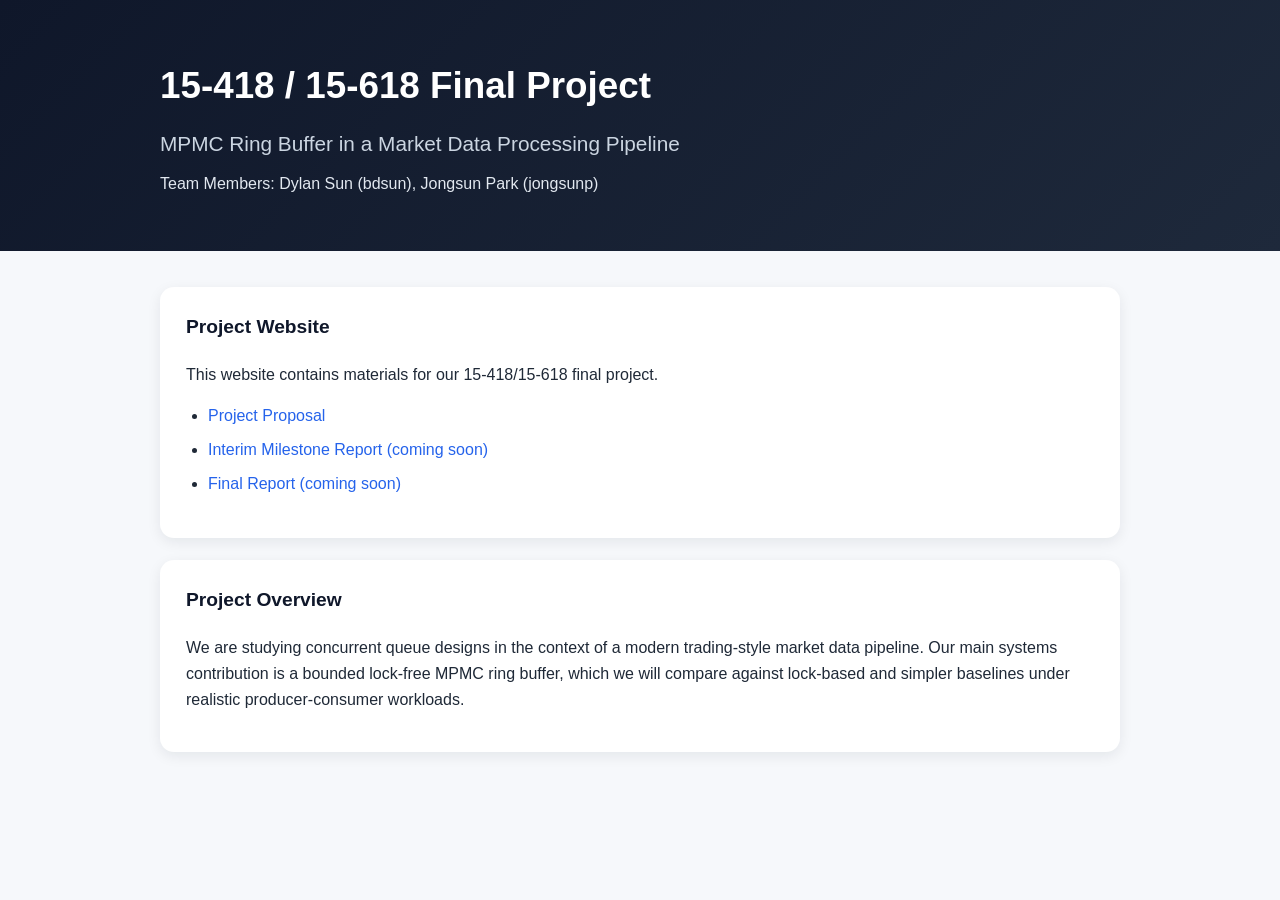
==== index.html @ 96eab7c9 "Update index.html" ====
<!DOCTYPE html>
<html lang="en">
<head>
  <meta charset="UTF-8" />
  <meta name="viewport" content="width=device-width, initial-scale=1.0" />
  <title>15-418 Final Project | MPMC Ring Buffer in Trading Pipeline</title>
  <link rel="stylesheet" href="style.css" />
</head>
<body>
  <header class="hero">
    <div class="container">
      <h1>15-418 / 15-618 Final Project</h1>
      <h2>MPMC Ring Buffer in a Market Data Processing Pipeline</h2>
      <p class="subtitle">
        Team Members: Dylan Sun (bdsun), Jongsun Park (jongsunp)
      </p>
    </div>
  </header>

  <main class="container">
    <section>
      <h3>Project Website</h3>
      <p>
        This website contains materials for our 15-418/15-618 final project.
      </p>
      <ul>
        <li><a href="revised_project_proposal.html">Project Proposal</a></li>
        <li><a href="#">Interim Milestone Report (coming soon)</a></li>
        <li><a href="#">Final Report (coming soon)</a></li>
      </ul>
    </section>

    <section>
      <h3>Project Overview</h3>
      <p>
        We are studying concurrent queue designs in the context of a modern trading-style
        market data pipeline. Our main systems contribution is a bounded lock-free MPMC
        ring buffer, which we will compare against lock-based and simpler baselines under
        realistic producer-consumer workloads.
      </p>
    </section>
  </main>
</body>
</html>
---- style.css ----
body {
  margin: 0;
  font-family: -apple-system, BlinkMacSystemFont, "Segoe UI", Roboto, Arial, sans-serif;
  background: #f6f8fb;
  color: #1f2937;
  line-height: 1.65;
}

.container {
  width: min(960px, 92%);
  margin: 0 auto;
}

.hero {
  background: linear-gradient(135deg, #0f172a, #1e293b);
  color: white;
  padding: 56px 0 40px;
}

.hero h1 {
  margin: 0;
  font-size: 2.3rem;
}

.hero h2 {
  margin: 10px 0 8px;
  font-size: 1.3rem;
  font-weight: 500;
  color: #cbd5e1;
}

.subtitle {
  margin-top: 10px;
  color: #e2e8f0;
}

main {
  padding: 36px 0 56px;
}

section {
  background: white;
  margin-bottom: 22px;
  padding: 24px 26px;
  border-radius: 14px;
  box-shadow: 0 4px 14px rgba(15, 23, 42, 0.08);
}

h3 {
  margin-top: 0;
  color: #0f172a;
  font-size: 1.2rem;
}

h4 {
  margin-bottom: 8px;
  color: #1d4ed8;
}

p {
  margin: 0 0 14px;
}

ul {
  margin-top: 8px;
  padding-left: 22px;
}

li {
  margin-bottom: 8px;
}

pre {
  background: #e5e7eb;
  padding: 14px;
  border-radius: 10px;
  overflow-x: auto;
  font-size: 0.95rem;
}

code {
  background: #eef2ff;
  padding: 2px 6px;
  border-radius: 6px;
}

a {
  color: #2563eb;
  text-decoration: none;
}

a:hover {
  text-decoration: underline;
}

footer {
  text-align: center;
  color: #6b7280;
  padding: 24px 0 36px;
}
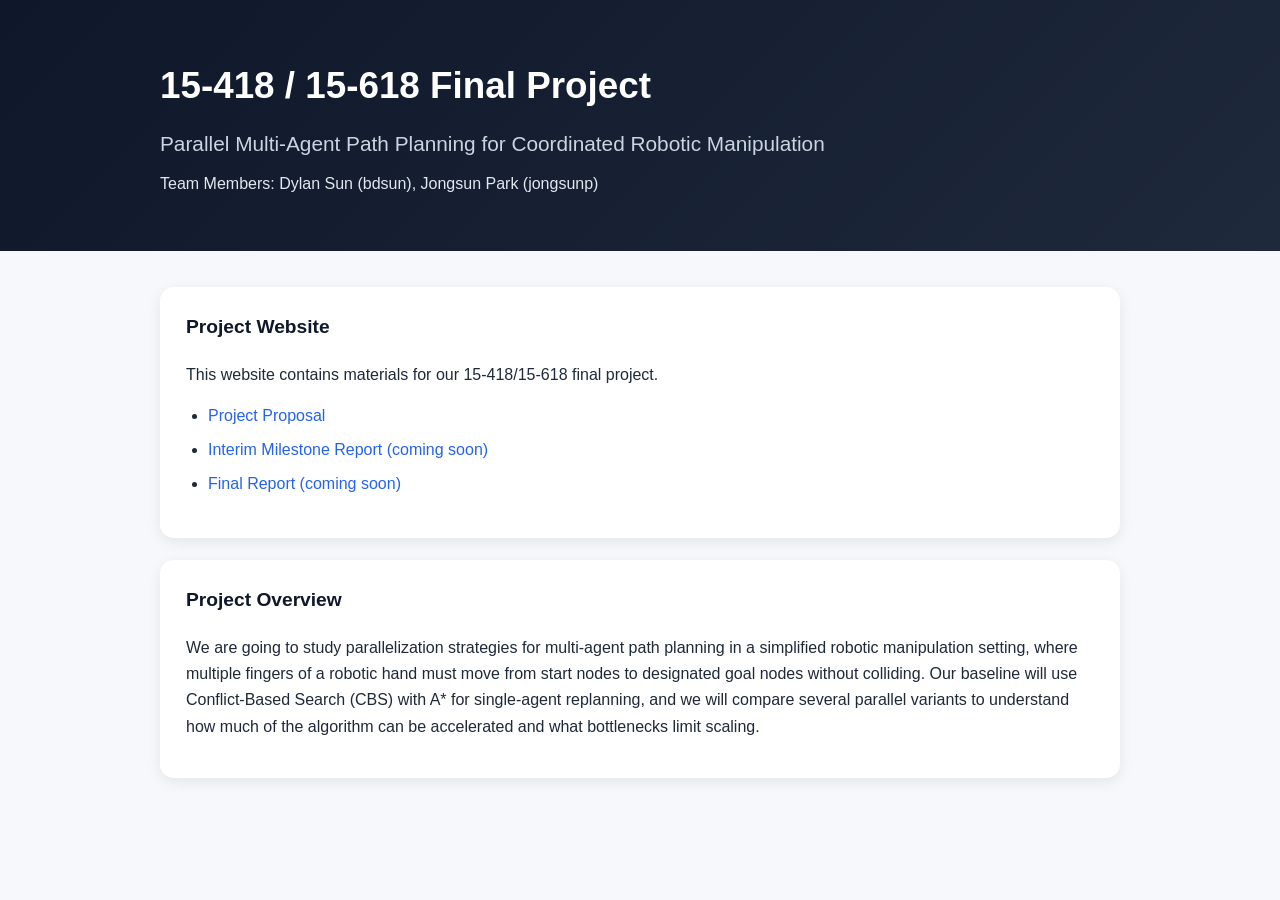
==== commit 27490189: "Change project title and overview description Updated project title and description to reflect new f" ====
--- a/index.html
+++ b/index.html
@@ -10,7 +10,7 @@
   <header class="hero">
     <div class="container">
       <h1>15-418 / 15-618 Final Project</h1>
-      <h2>MPMC Ring Buffer in a Market Data Processing Pipeline</h2>
+      <h2>Parallel Multi-Agent Path Planning for Coordinated Robotic Manipulation</h2>
       <p class="subtitle">
         Team Members: Dylan Sun (bdsun), Jongsun Park (jongsunp)
       </p>
@@ -24,7 +24,7 @@
         This website contains materials for our 15-418/15-618 final project.
       </p>
       <ul>
-        <li><a href="revised_project_proposal.html">Project Proposal</a></li>
+        <li><a href="multi_agent_path_planning_proposal.html">Project Proposal</a></li>
         <li><a href="#">Interim Milestone Report (coming soon)</a></li>
         <li><a href="#">Final Report (coming soon)</a></li>
       </ul>
@@ -33,10 +33,12 @@
     <section>
       <h3>Project Overview</h3>
       <p>
-        We are studying concurrent queue designs in the context of a modern trading-style
-        market data pipeline. Our main systems contribution is a bounded lock-free MPMC
-        ring buffer, which we will compare against lock-based and simpler baselines under
-        realistic producer-consumer workloads.
+        We are going to study parallelization strategies for multi-agent path planning in a 
+        simplified robotic manipulation setting, where multiple fingers of a robotic hand must 
+        move from start nodes to designated goal nodes without colliding. Our baseline will use 
+        Conflict-Based Search (CBS) with A* for single-agent replanning, and we will compare several 
+        parallel variants to understand how much of the algorithm can be accelerated and what bottlenecks 
+        limit scaling.
       </p>
     </section>
   </main>
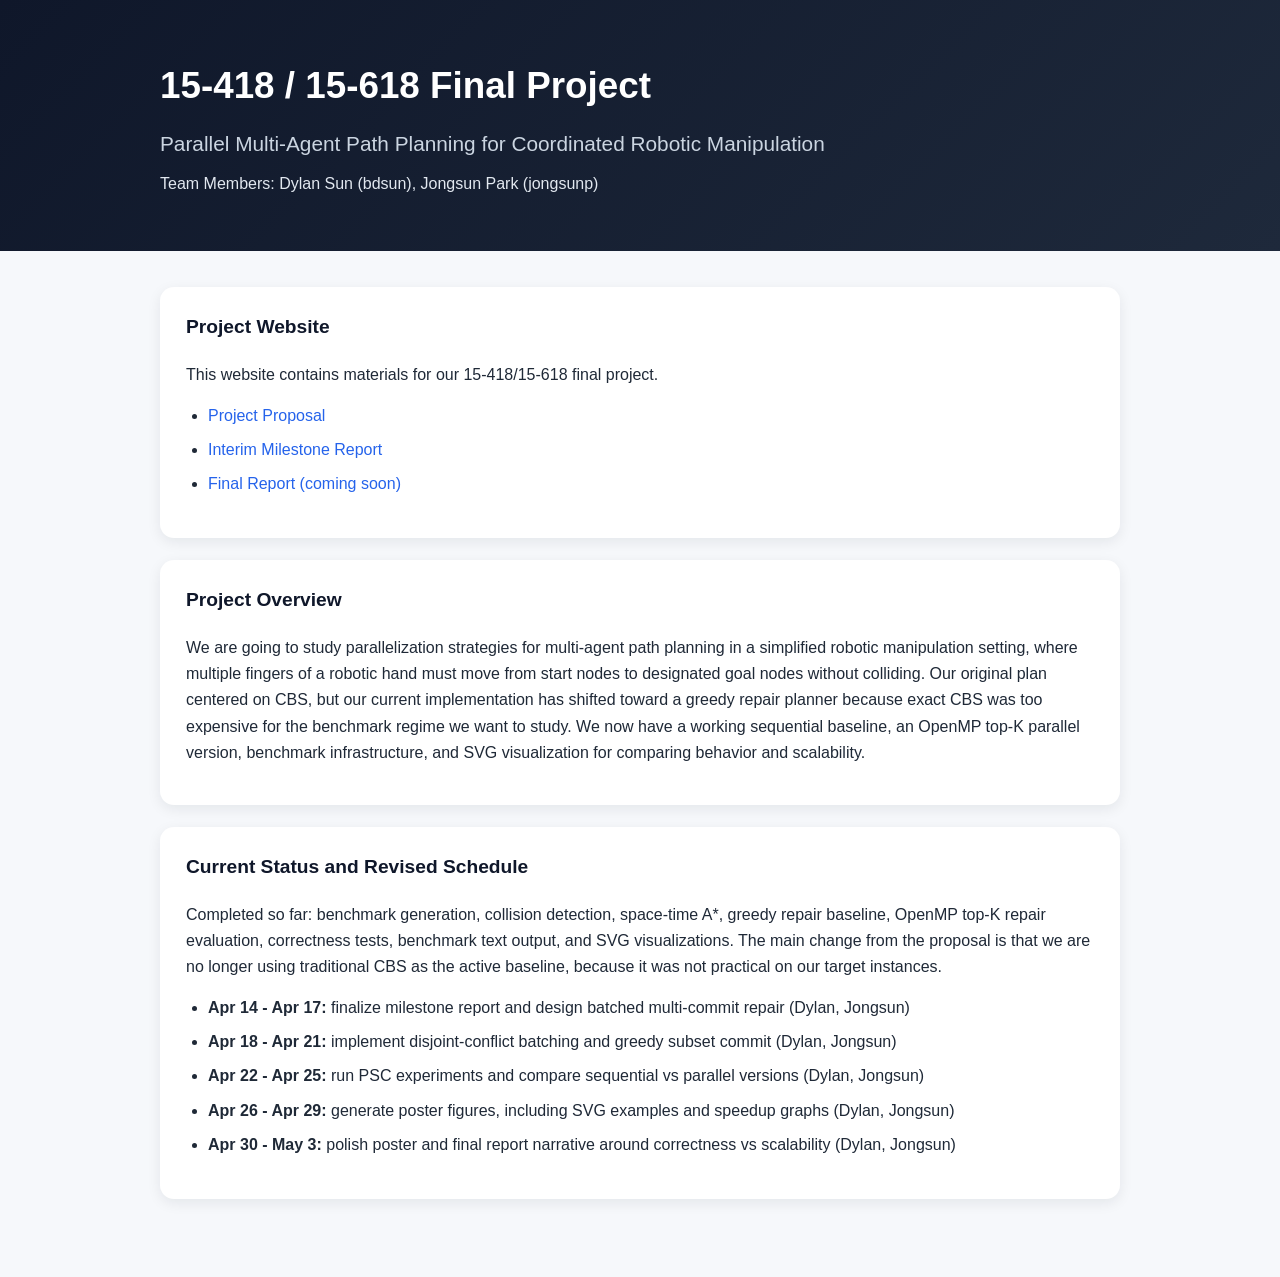
==== commit 66dbd6b1: "milestone report" ====
--- a/index.html
+++ b/index.html
@@ -3,7 +3,7 @@
 <head>
   <meta charset="UTF-8" />
   <meta name="viewport" content="width=device-width, initial-scale=1.0" />
-  <title>15-418 Final Project | MPMC Ring Buffer in Trading Pipeline</title>
+  <title>15-418 Final Project | Parallel Multi-Agent Path Planning</title>
   <link rel="stylesheet" href="style.css" />
 </head>
 <body>
@@ -25,7 +25,7 @@
       </p>
       <ul>
         <li><a href="multi_agent_path_planning_proposal.html">Project Proposal</a></li>
-        <li><a href="#">Interim Milestone Report (coming soon)</a></li>
+        <li><a href="milestone_report.html">Interim Milestone Report</a></li>
         <li><a href="#">Final Report (coming soon)</a></li>
       </ul>
     </section>
@@ -35,11 +35,29 @@
       <p>
         We are going to study parallelization strategies for multi-agent path planning in a 
         simplified robotic manipulation setting, where multiple fingers of a robotic hand must 
-        move from start nodes to designated goal nodes without colliding. Our baseline will use 
-        Conflict-Based Search (CBS) with A* for single-agent replanning, and we will compare several 
-        parallel variants to understand how much of the algorithm can be accelerated and what bottlenecks 
-        limit scaling.
+        move from start nodes to designated goal nodes without colliding. Our original plan centered on
+        CBS, but our current implementation has shifted toward a greedy repair planner because exact CBS
+        was too expensive for the benchmark regime we want to study. We now have a working sequential
+        baseline, an OpenMP top-K parallel version, benchmark infrastructure, and SVG visualization for
+        comparing behavior and scalability.
       </p>
+    </section>
+
+    <section>
+      <h3>Current Status and Revised Schedule</h3>
+      <p>
+        Completed so far: benchmark generation, collision detection, space-time A*, greedy repair
+        baseline, OpenMP top-K repair evaluation, correctness tests, benchmark text output, and SVG
+        visualizations. The main change from the proposal is that we are no longer using traditional
+        CBS as the active baseline, because it was not practical on our target instances.
+      </p>
+      <ul>
+        <li><strong>Apr 14 - Apr 17:</strong> finalize milestone report and design batched multi-commit repair (Dylan, Jongsun)</li>
+        <li><strong>Apr 18 - Apr 21:</strong> implement disjoint-conflict batching and greedy subset commit (Dylan, Jongsun)</li>
+        <li><strong>Apr 22 - Apr 25:</strong> run PSC experiments and compare sequential vs parallel versions (Dylan, Jongsun)</li>
+        <li><strong>Apr 26 - Apr 29:</strong> generate poster figures, including SVG examples and speedup graphs (Dylan, Jongsun)</li>
+        <li><strong>Apr 30 - May 3:</strong> polish poster and final report narrative around correctness vs scalability (Dylan, Jongsun)</li>
+      </ul>
     </section>
   </main>
 </body>
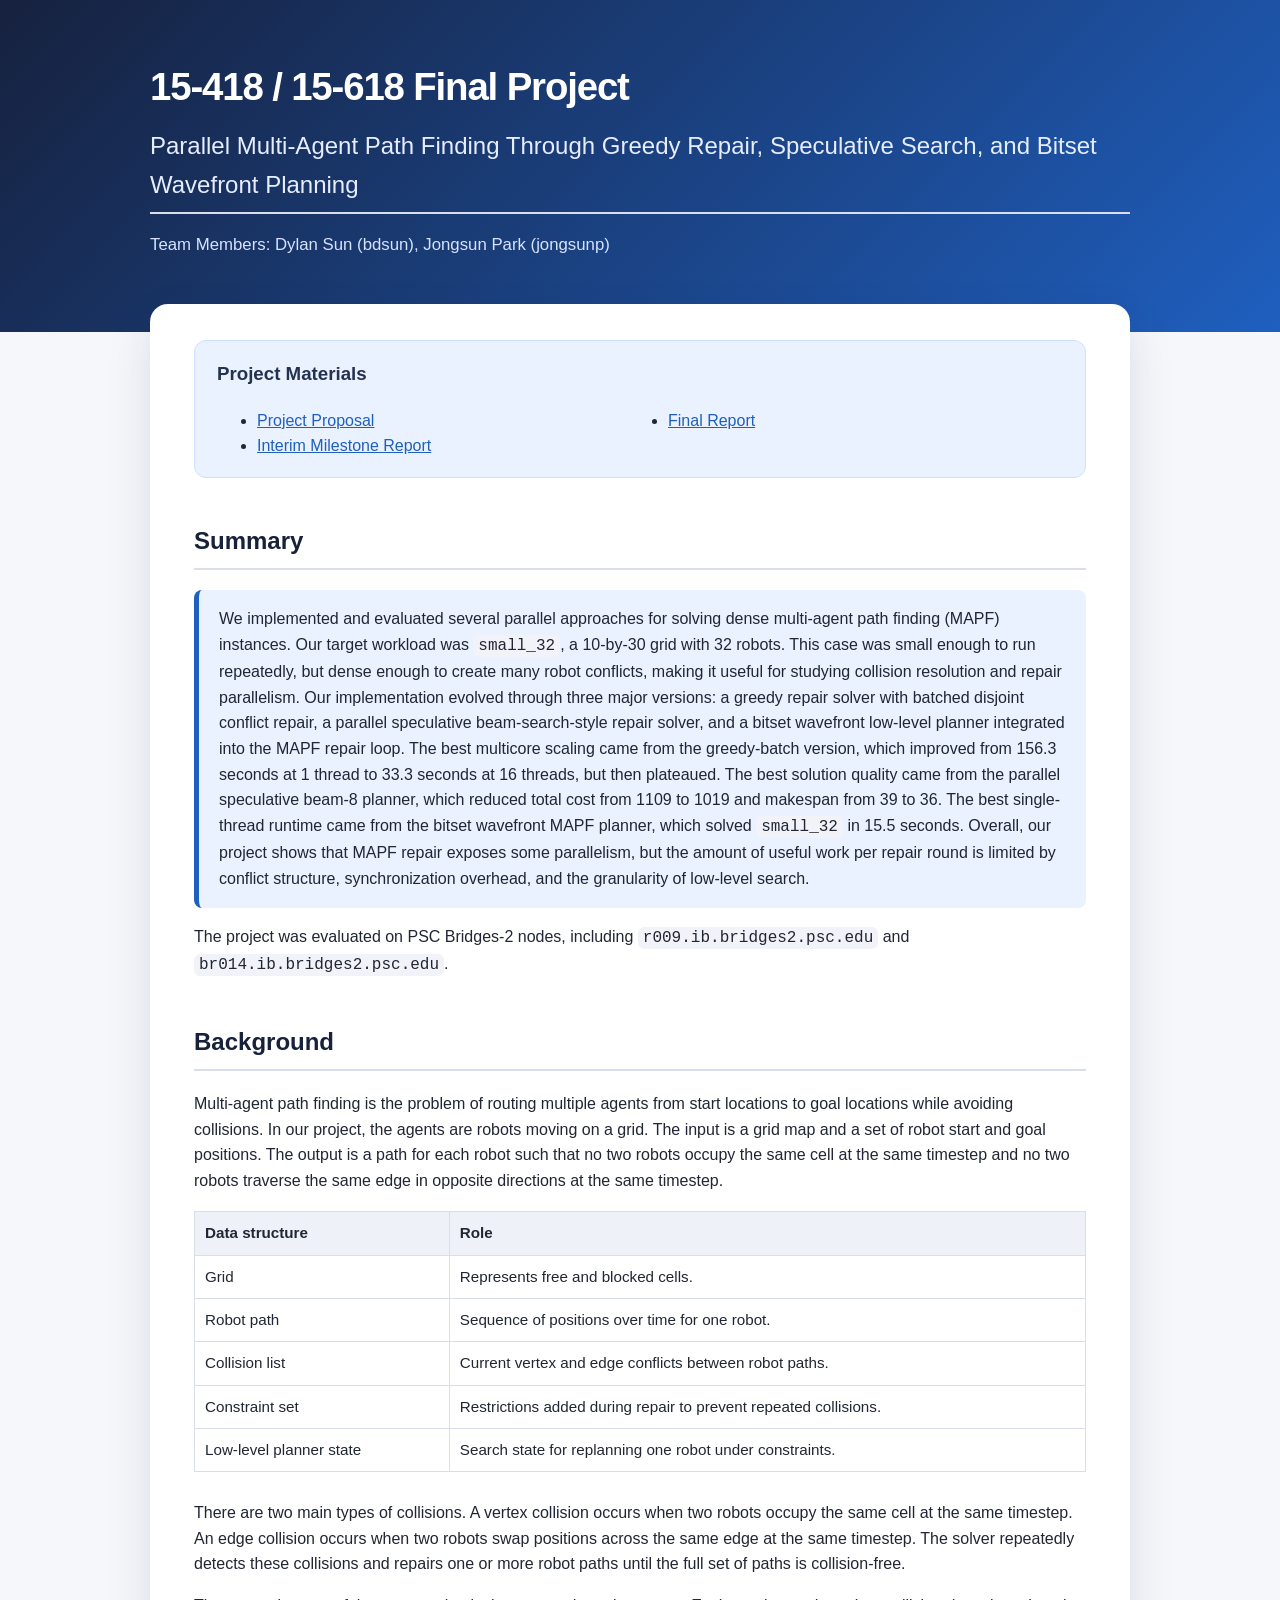
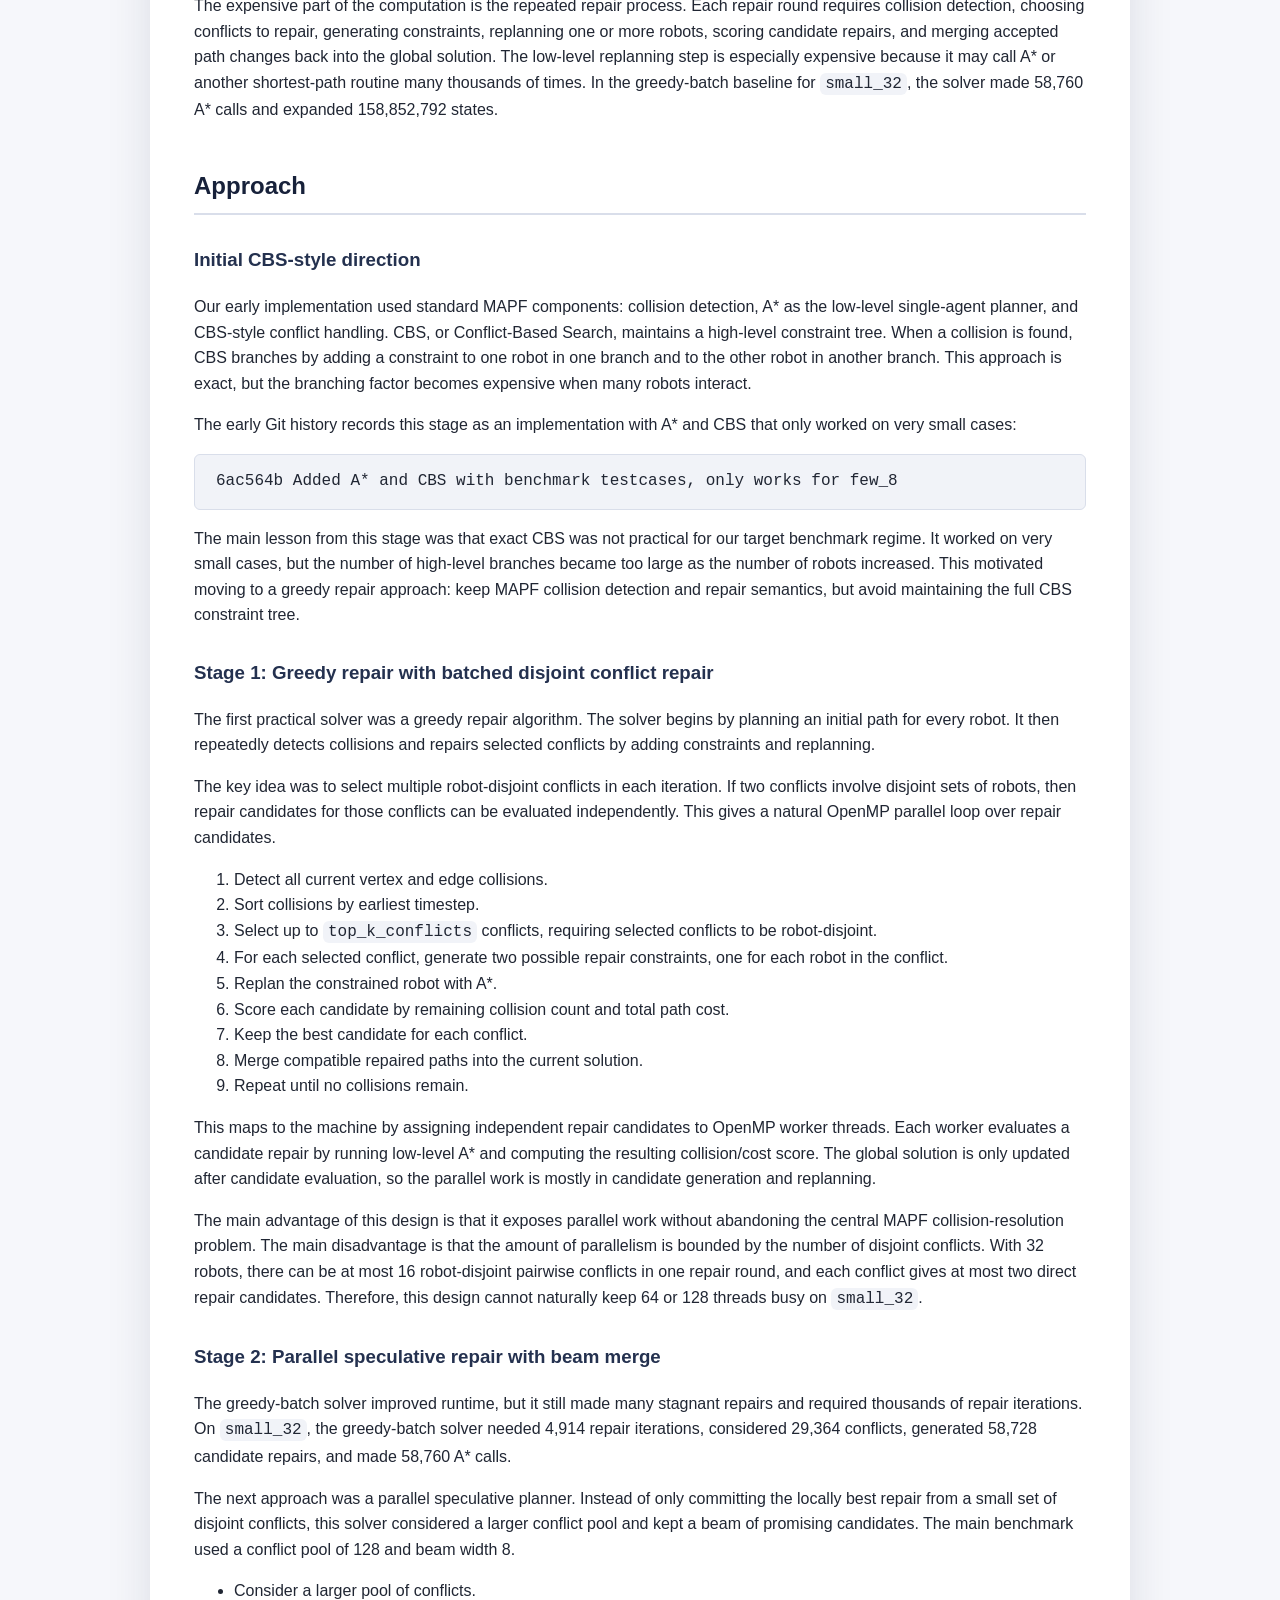
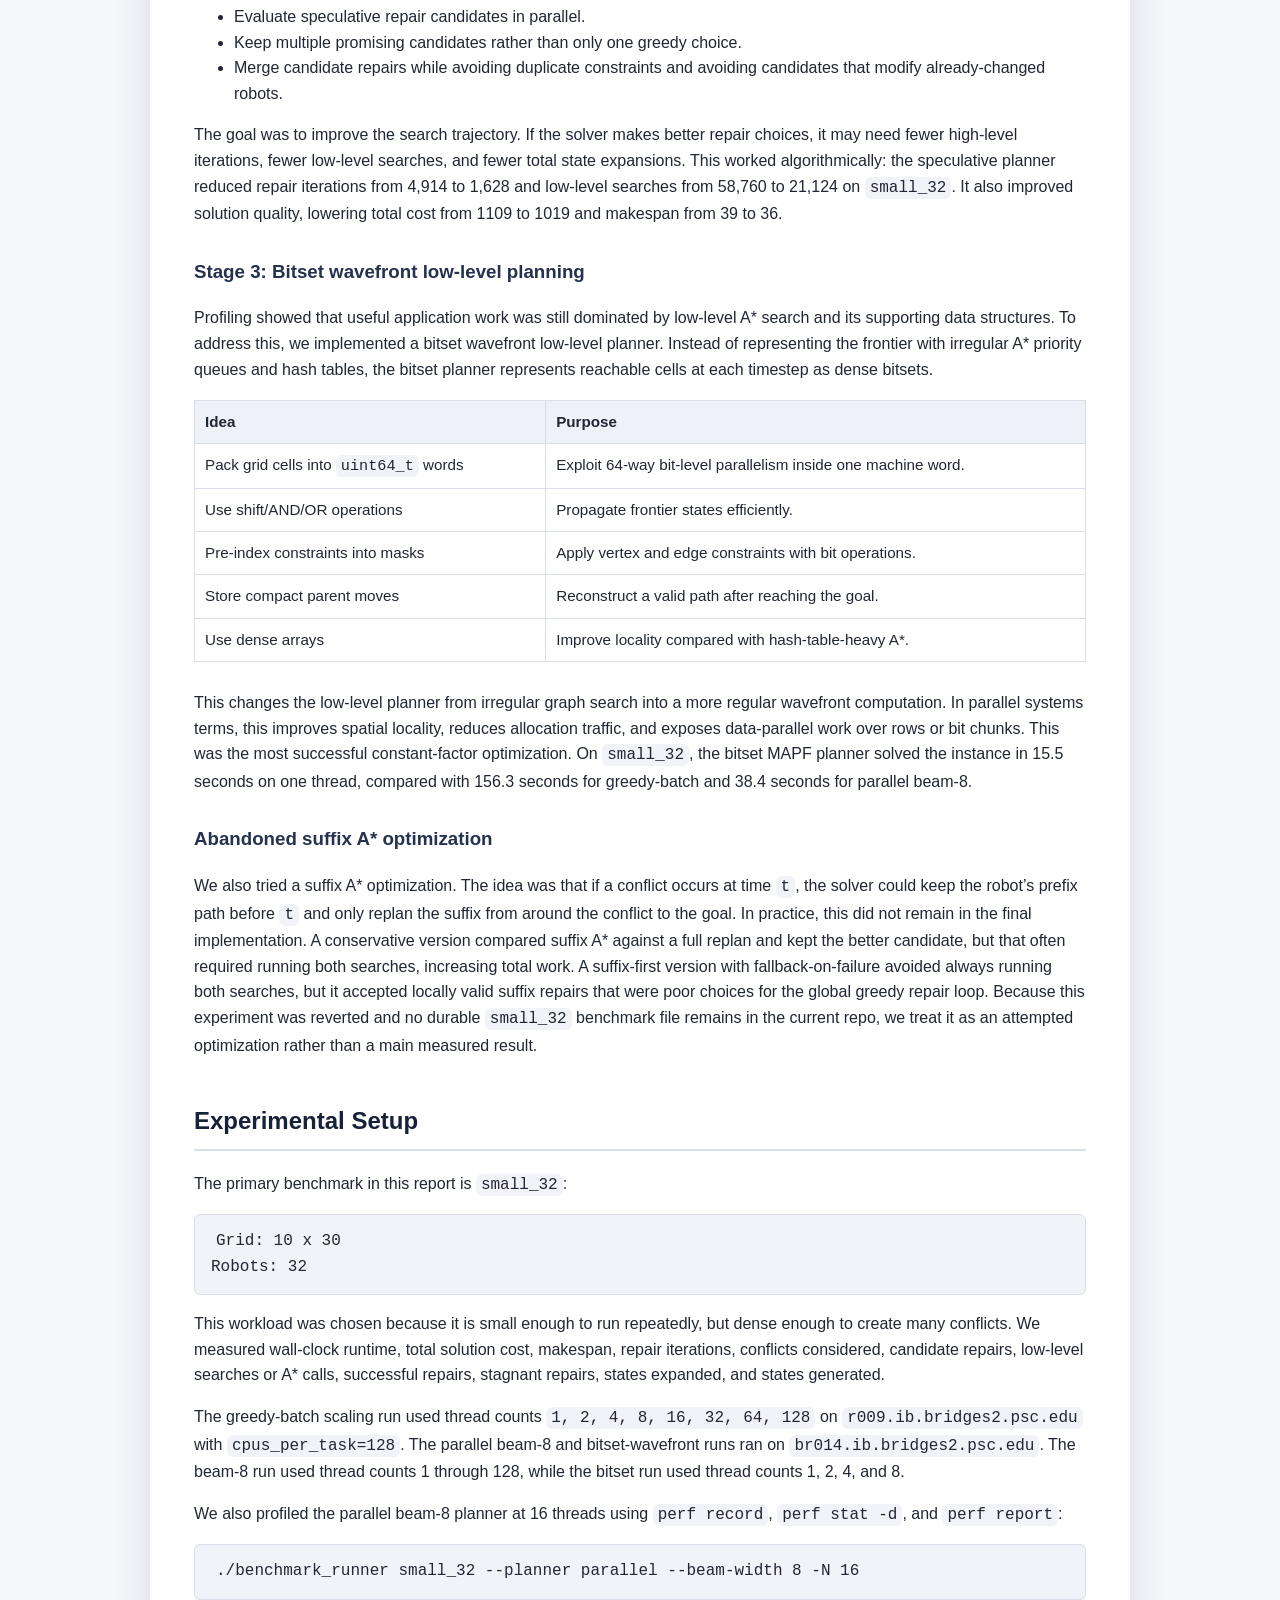
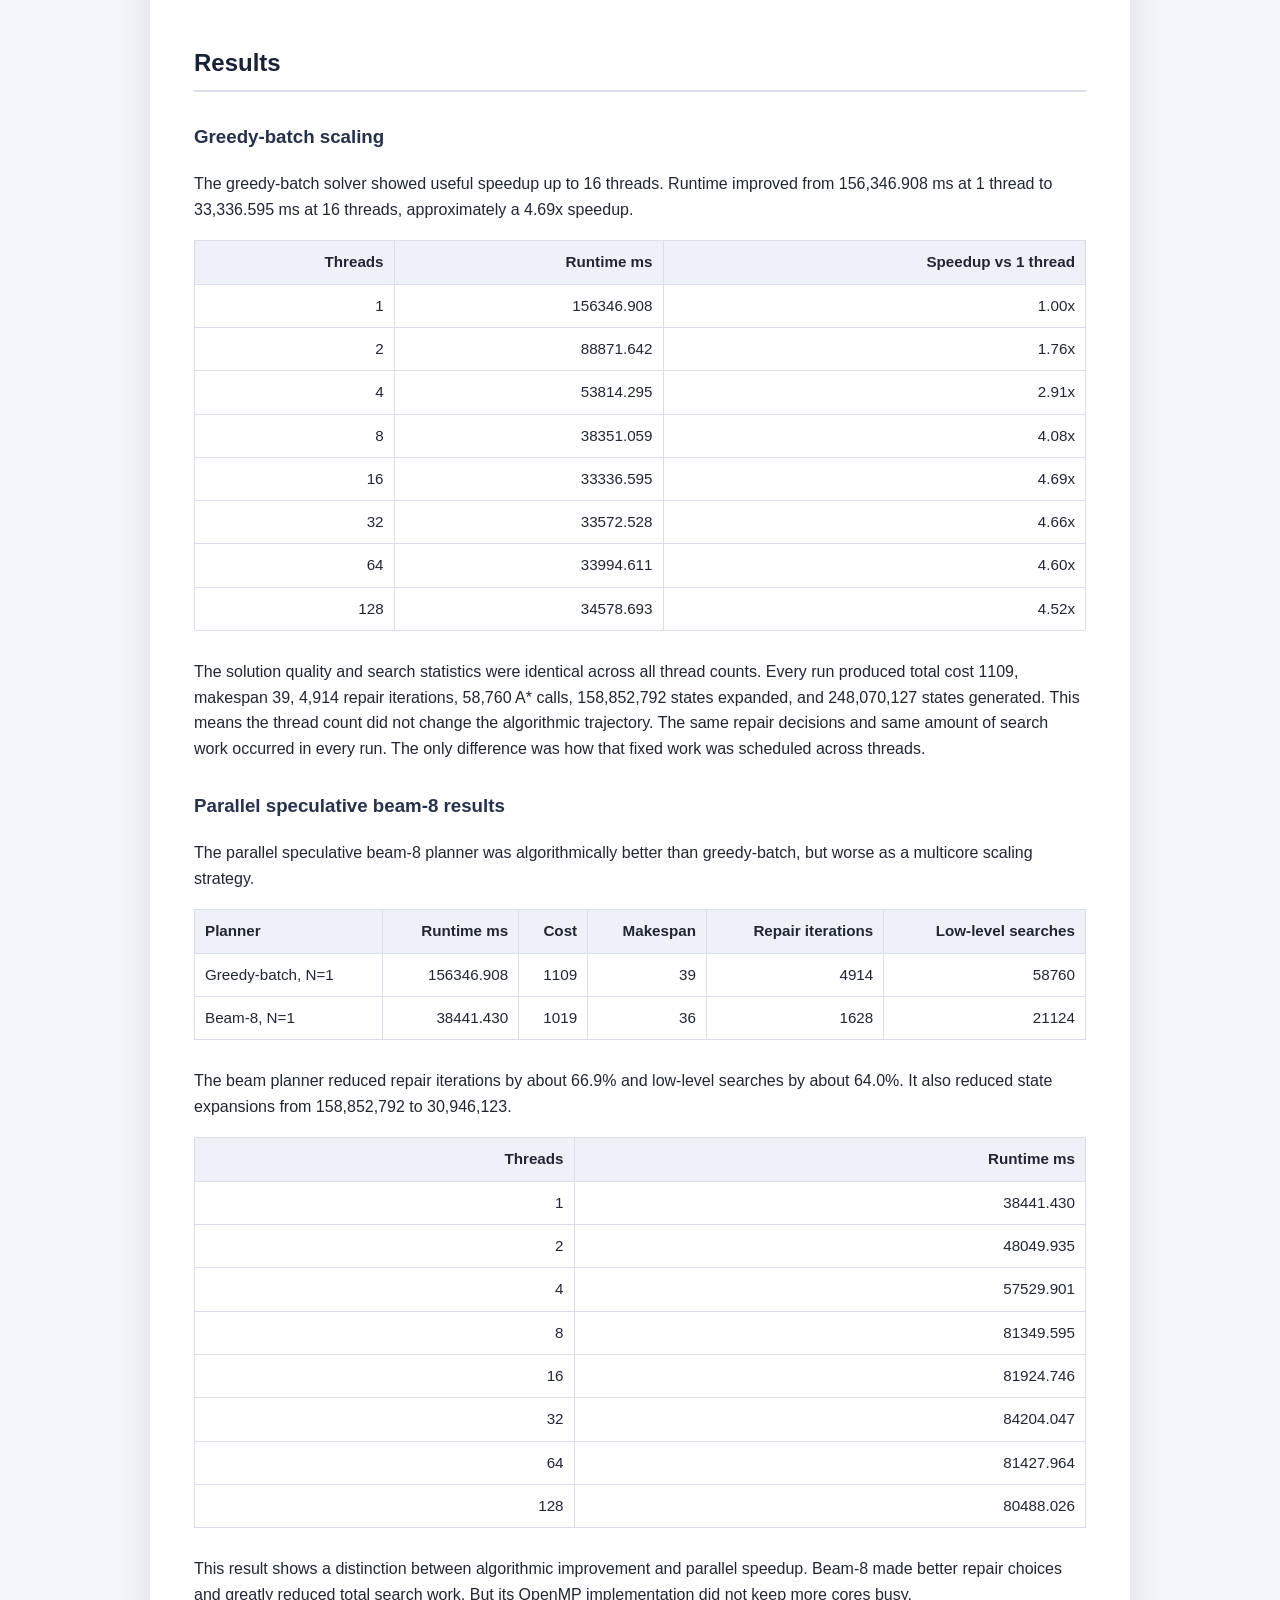
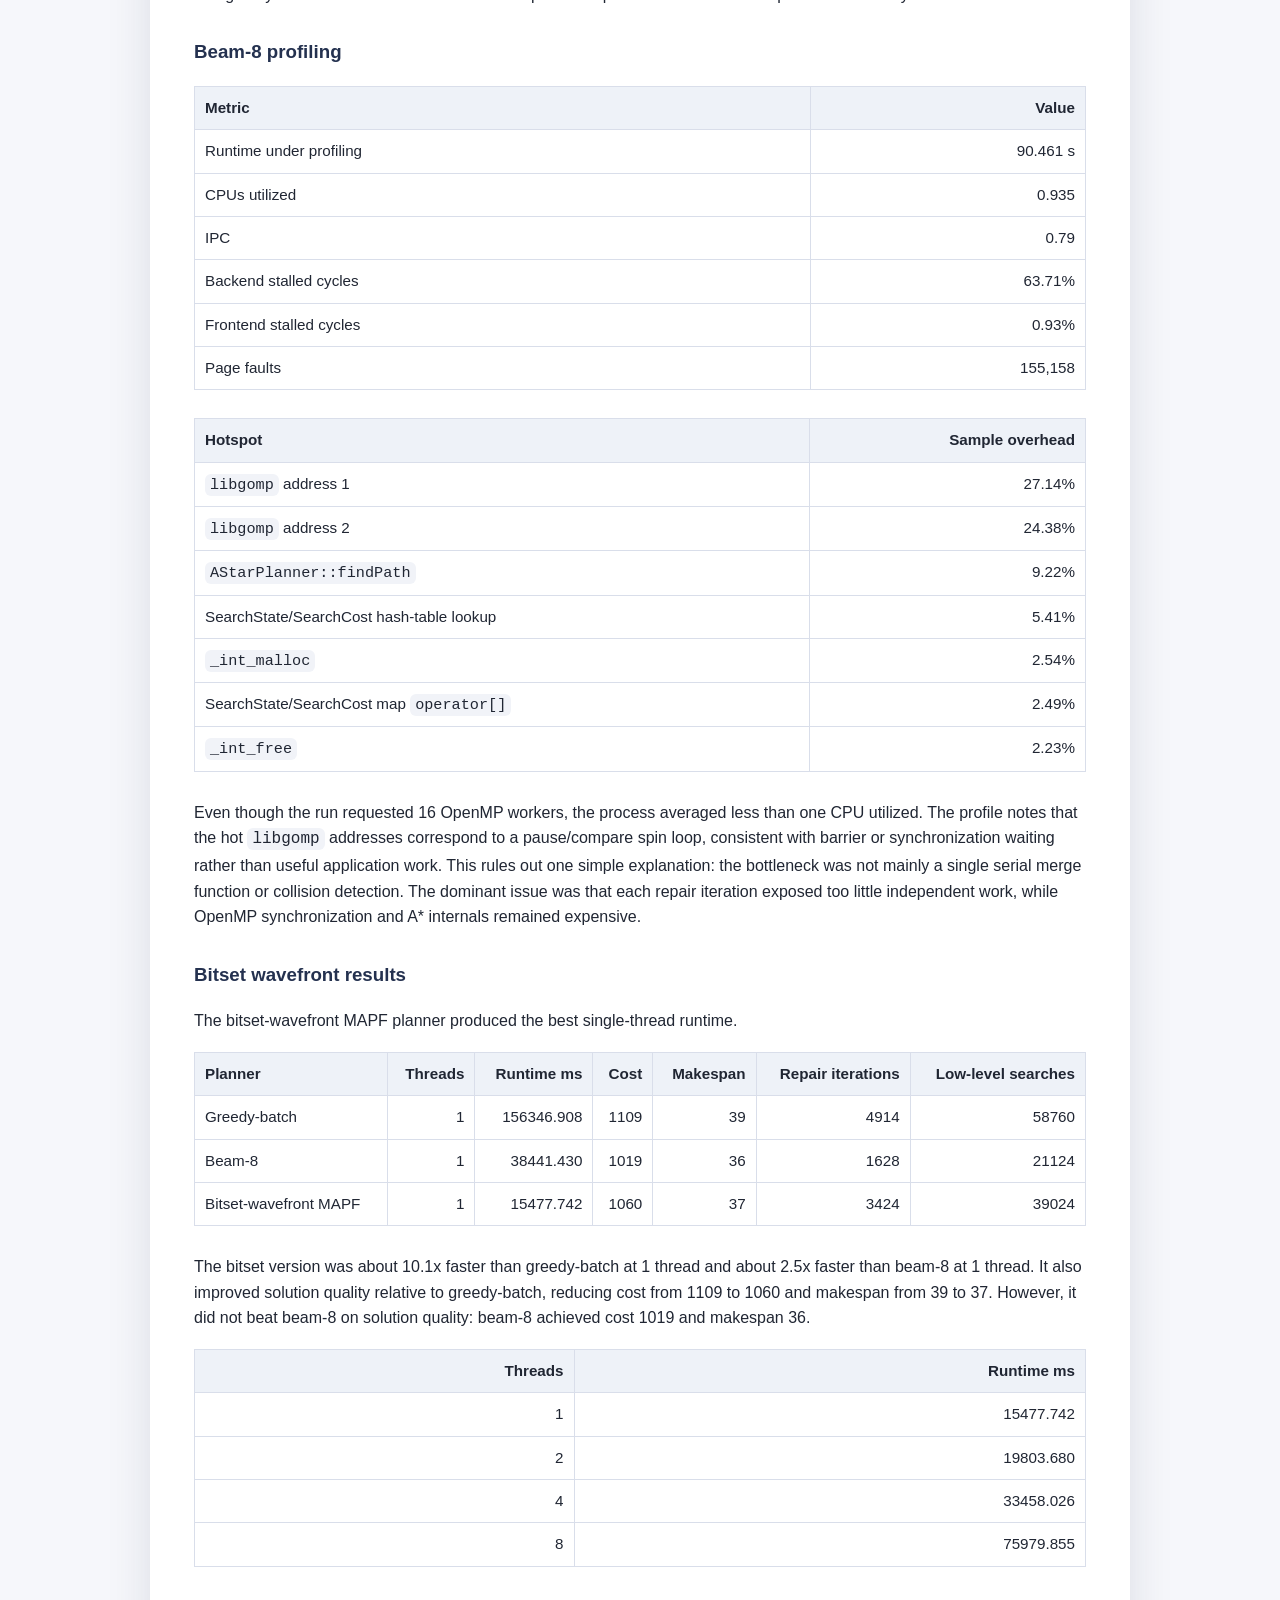
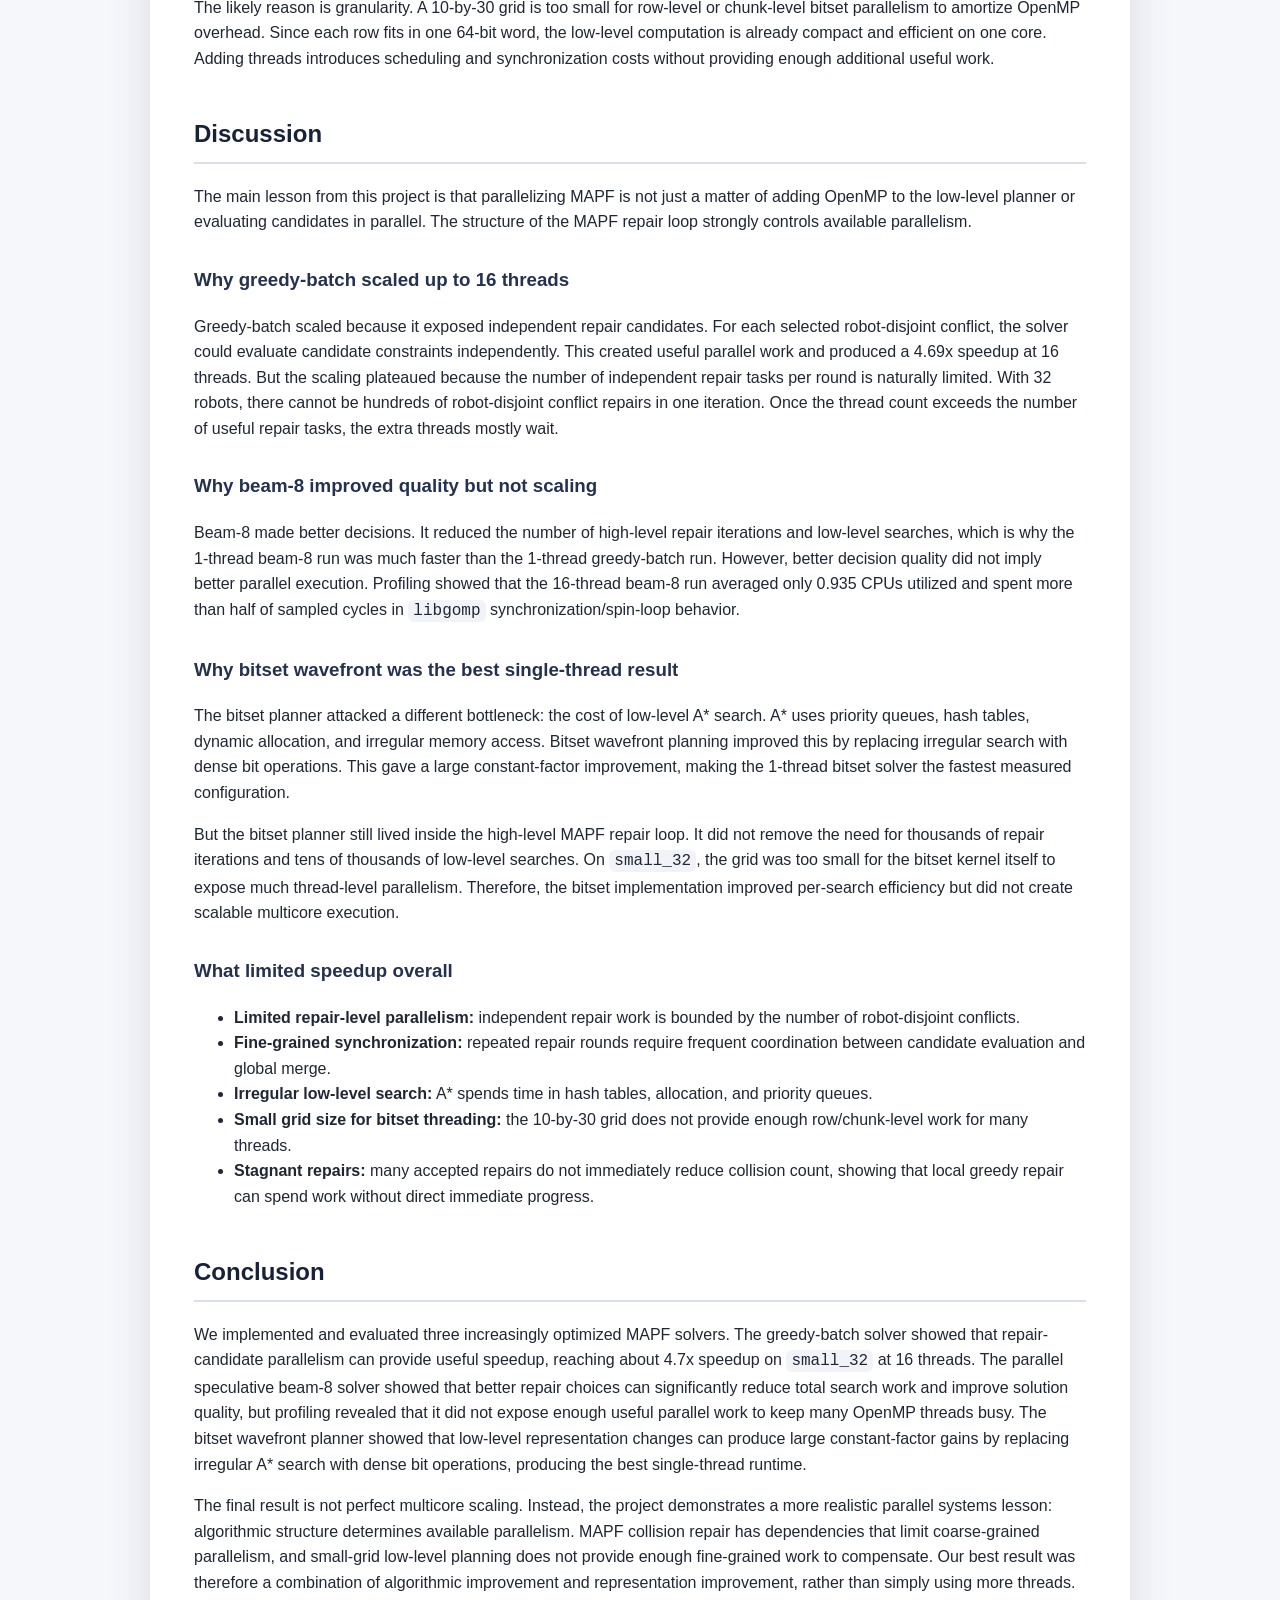
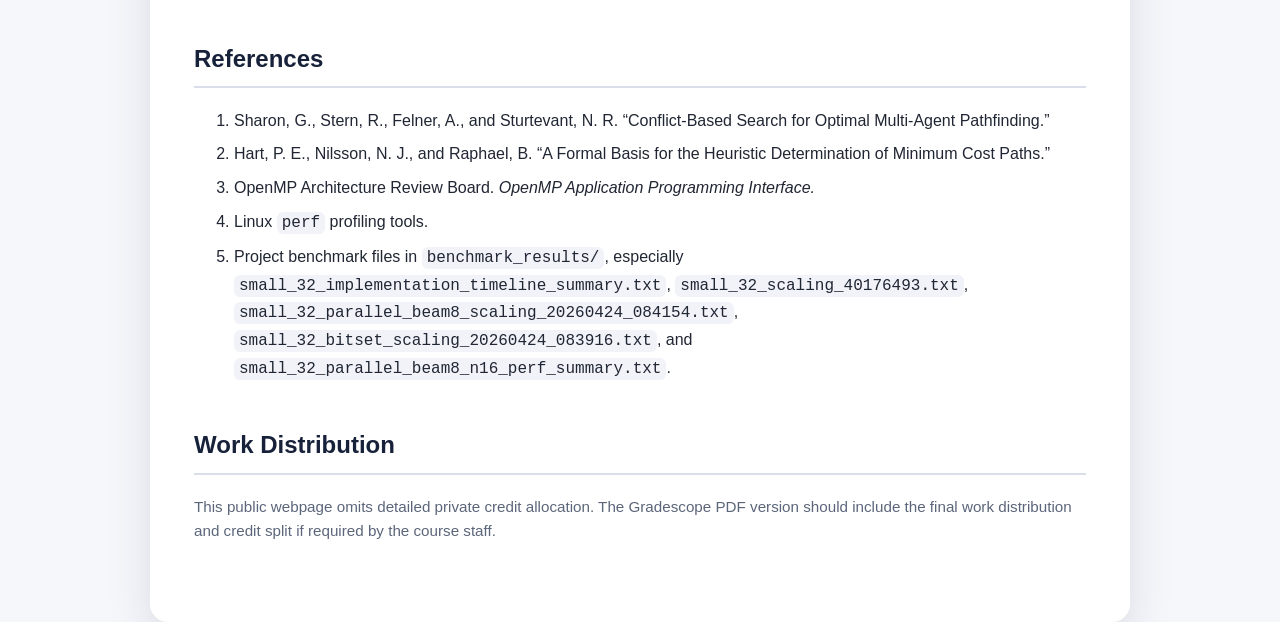
==== commit 7b34eb7a: "Add final project report webpage" ====
--- a/index.html
+++ b/index.html
@@ -3,61 +3,480 @@
 <head>
   <meta charset="UTF-8" />
   <meta name="viewport" content="width=device-width, initial-scale=1.0" />
-  <title>15-418 Final Project | Parallel Multi-Agent Path Planning</title>
-  <link rel="stylesheet" href="style.css" />
+  <title>15-418 Final Project | Parallel Multi-Agent Path Finding</title>
+  <style>
+    :root {
+      --bg: #f6f7fb;
+      --paper: #ffffff;
+      --ink: #202633;
+      --muted: #5c667a;
+      --line: #d9deea;
+      --accent: #1f5fbf;
+      --accent-soft: #eaf1ff;
+      --code: #f1f3f8;
+    }
+    * { box-sizing: border-box; }
+    body {
+      margin: 0;
+      background: var(--bg);
+      color: var(--ink);
+      font-family: -apple-system, BlinkMacSystemFont, "Segoe UI", Roboto, Helvetica, Arial, sans-serif;
+      line-height: 1.6;
+    }
+    .hero {
+      background: linear-gradient(135deg, #16213e, #1f5fbf);
+      color: white;
+      padding: 56px 24px;
+    }
+    .container {
+      max-width: 980px;
+      margin: 0 auto;
+    }
+    .hero h1, .hero h2 { margin: 0; }
+    .hero h1 { font-size: 2.4rem; letter-spacing: -0.03em; }
+    .hero h2 { margin-top: 10px; font-weight: 500; color: #e6edff; }
+    .subtitle { margin-top: 18px; color: #d7e2ff; font-size: 1.05rem; }
+    main {
+      background: var(--paper);
+      margin-top: -28px !important;
+      padding: 36px 44px 64px;
+      border-radius: 18px;
+      box-shadow: 0 18px 45px rgba(24, 35, 66, 0.12);
+    }
+    nav.toc {
+      background: var(--accent-soft);
+      border: 1px solid #cfe0ff;
+      border-radius: 12px;
+      padding: 18px 22px;
+      margin-bottom: 34px;
+    }
+    nav.toc h3 { margin-top: 0; }
+    nav.toc ul { columns: 2; margin-bottom: 0; }
+    h2 {
+      margin-top: 44px;
+      padding-bottom: 8px;
+      border-bottom: 2px solid var(--line);
+      color: #17213a;
+    }
+    h3 { margin-top: 30px; color: #24314f; }
+    a { color: var(--accent); }
+    .abstract, .callout {
+      background: var(--accent-soft);
+      border-left: 5px solid var(--accent);
+      padding: 16px 20px;
+      border-radius: 8px;
+    }
+    table {
+      width: 100%;
+      border-collapse: collapse;
+      margin: 18px 0 28px;
+      font-size: 0.95rem;
+    }
+    th, td {
+      border: 1px solid var(--line);
+      padding: 9px 10px;
+      text-align: left;
+      vertical-align: top;
+    }
+    th { background: #eef2f8; }
+    td.num, th.num { text-align: right; font-variant-numeric: tabular-nums; }
+    pre, code {
+      background: var(--code);
+      border-radius: 6px;
+      font-family: ui-monospace, SFMono-Regular, Menlo, Monaco, Consolas, "Liberation Mono", monospace;
+    }
+    code { padding: 2px 5px; }
+    pre { padding: 14px 16px; overflow-x: auto; border: 1px solid var(--line); }
+    .note { color: var(--muted); font-size: 0.95rem; }
+    .refs li { margin-bottom: 8px; }
+    @media print {
+      body { background: white; }
+      .hero { padding: 28px 0; background: white; color: black; }
+      .hero h2, .subtitle { color: black; }
+      main { box-shadow: none; margin-top: 0 !important; padding: 0; border-radius: 0; }
+      a { color: black; text-decoration: none; }
+      h2 { break-after: avoid; }
+      table, pre { break-inside: avoid; }
+    }
+  </style>
 </head>
 <body>
   <header class="hero">
     <div class="container">
       <h1>15-418 / 15-618 Final Project</h1>
-      <h2>Parallel Multi-Agent Path Planning for Coordinated Robotic Manipulation</h2>
-      <p class="subtitle">
-        Team Members: Dylan Sun (bdsun), Jongsun Park (jongsunp)
-      </p>
+      <h2>Parallel Multi-Agent Path Finding Through Greedy Repair, Speculative Search, and Bitset Wavefront Planning</h2>
+      <p class="subtitle">Team Members: Dylan Sun (bdsun), Jongsun Park (jongsunp)</p>
     </div>
   </header>
 
   <main class="container">
-    <section>
-      <h3>Project Website</h3>
-      <p>
-        This website contains materials for our 15-418/15-618 final project.
-      </p>
+    <nav class="toc">
+      <h3>Project Materials</h3>
       <ul>
         <li><a href="multi_agent_path_planning_proposal.html">Project Proposal</a></li>
         <li><a href="milestone_report.html">Interim Milestone Report</a></li>
-        <li><a href="#">Final Report (coming soon)</a></li>
+        <li><a href="#summary">Final Report</a></li>
       </ul>
-    </section>
-
-    <section>
-      <h3>Project Overview</h3>
-      <p>
-        We are going to study parallelization strategies for multi-agent path planning in a 
-        simplified robotic manipulation setting, where multiple fingers of a robotic hand must 
-        move from start nodes to designated goal nodes without colliding. Our original plan centered on
-        CBS, but our current implementation has shifted toward a greedy repair planner because exact CBS
-        was too expensive for the benchmark regime we want to study. We now have a working sequential
-        baseline, an OpenMP top-K parallel version, benchmark infrastructure, and SVG visualization for
-        comparing behavior and scalability.
-      </p>
-    </section>
-
-    <section>
-      <h3>Current Status and Revised Schedule</h3>
-      <p>
-        Completed so far: benchmark generation, collision detection, space-time A*, greedy repair
-        baseline, OpenMP top-K repair evaluation, correctness tests, benchmark text output, and SVG
-        visualizations. The main change from the proposal is that we are no longer using traditional
-        CBS as the active baseline, because it was not practical on our target instances.
+    </nav>
+
+    <section id="summary">
+      <h2>Summary</h2>
+      <p class="abstract">
+        We implemented and evaluated several parallel approaches for solving dense multi-agent path finding (MAPF) instances.
+        Our target workload was <code>small_32</code>, a 10-by-30 grid with 32 robots. This case was small enough to run repeatedly,
+        but dense enough to create many robot conflicts, making it useful for studying collision resolution and repair parallelism.
+        Our implementation evolved through three major versions: a greedy repair solver with batched disjoint conflict repair, a
+        parallel speculative beam-search-style repair solver, and a bitset wavefront low-level planner integrated into the MAPF repair loop.
+        The best multicore scaling came from the greedy-batch version, which improved from 156.3 seconds at 1 thread to 33.3 seconds
+        at 16 threads, but then plateaued. The best solution quality came from the parallel speculative beam-8 planner, which reduced
+        total cost from 1109 to 1019 and makespan from 39 to 36. The best single-thread runtime came from the bitset wavefront MAPF planner,
+        which solved <code>small_32</code> in 15.5 seconds. Overall, our project shows that MAPF repair exposes some parallelism, but the
+        amount of useful work per repair round is limited by conflict structure, synchronization overhead, and the granularity of low-level search.
+      </p>
+      <p>
+        The project was evaluated on PSC Bridges-2 nodes, including <code>r009.ib.bridges2.psc.edu</code> and <code>br014.ib.bridges2.psc.edu</code>.
+      </p>
+    </section>
+
+    <section id="background">
+      <h2>Background</h2>
+      <p>
+        Multi-agent path finding is the problem of routing multiple agents from start locations to goal locations while avoiding collisions.
+        In our project, the agents are robots moving on a grid. The input is a grid map and a set of robot start and goal positions. The output
+        is a path for each robot such that no two robots occupy the same cell at the same timestep and no two robots traverse the same edge in
+        opposite directions at the same timestep.
+      </p>
+      <table>
+        <thead><tr><th>Data structure</th><th>Role</th></tr></thead>
+        <tbody>
+          <tr><td>Grid</td><td>Represents free and blocked cells.</td></tr>
+          <tr><td>Robot path</td><td>Sequence of positions over time for one robot.</td></tr>
+          <tr><td>Collision list</td><td>Current vertex and edge conflicts between robot paths.</td></tr>
+          <tr><td>Constraint set</td><td>Restrictions added during repair to prevent repeated collisions.</td></tr>
+          <tr><td>Low-level planner state</td><td>Search state for replanning one robot under constraints.</td></tr>
+        </tbody>
+      </table>
+      <p>
+        There are two main types of collisions. A vertex collision occurs when two robots occupy the same cell at the same timestep.
+        An edge collision occurs when two robots swap positions across the same edge at the same timestep. The solver repeatedly detects
+        these collisions and repairs one or more robot paths until the full set of paths is collision-free.
+      </p>
+      <p>
+        The expensive part of the computation is the repeated repair process. Each repair round requires collision detection, choosing conflicts
+        to repair, generating constraints, replanning one or more robots, scoring candidate repairs, and merging accepted path changes back into
+        the global solution. The low-level replanning step is especially expensive because it may call A* or another shortest-path routine many
+        thousands of times. In the greedy-batch baseline for <code>small_32</code>, the solver made 58,760 A* calls and expanded 158,852,792 states.
+      </p>
+    </section>
+
+    <section id="approach">
+      <h2>Approach</h2>
+      <h3>Initial CBS-style direction</h3>
+      <p>
+        Our early implementation used standard MAPF components: collision detection, A* as the low-level single-agent planner, and CBS-style
+        conflict handling. CBS, or Conflict-Based Search, maintains a high-level constraint tree. When a collision is found, CBS branches by
+        adding a constraint to one robot in one branch and to the other robot in another branch. This approach is exact, but the branching factor
+        becomes expensive when many robots interact.
+      </p>
+      <p>
+        The early Git history records this stage as an implementation with A* and CBS that only worked on very small cases:
+      </p>
+      <pre><code>6ac564b Added A* and CBS with benchmark testcases, only works for few_8</code></pre>
+      <p>
+        The main lesson from this stage was that exact CBS was not practical for our target benchmark regime. It worked on very small cases, but
+        the number of high-level branches became too large as the number of robots increased. This motivated moving to a greedy repair approach:
+        keep MAPF collision detection and repair semantics, but avoid maintaining the full CBS constraint tree.
+      </p>
+
+      <h3>Stage 1: Greedy repair with batched disjoint conflict repair</h3>
+      <p>
+        The first practical solver was a greedy repair algorithm. The solver begins by planning an initial path for every robot. It then repeatedly
+        detects collisions and repairs selected conflicts by adding constraints and replanning.
+      </p>
+      <p>
+        The key idea was to select multiple robot-disjoint conflicts in each iteration. If two conflicts involve disjoint sets of robots, then repair
+        candidates for those conflicts can be evaluated independently. This gives a natural OpenMP parallel loop over repair candidates.
+      </p>
+      <ol>
+        <li>Detect all current vertex and edge collisions.</li>
+        <li>Sort collisions by earliest timestep.</li>
+        <li>Select up to <code>top_k_conflicts</code> conflicts, requiring selected conflicts to be robot-disjoint.</li>
+        <li>For each selected conflict, generate two possible repair constraints, one for each robot in the conflict.</li>
+        <li>Replan the constrained robot with A*.</li>
+        <li>Score each candidate by remaining collision count and total path cost.</li>
+        <li>Keep the best candidate for each conflict.</li>
+        <li>Merge compatible repaired paths into the current solution.</li>
+        <li>Repeat until no collisions remain.</li>
+      </ol>
+      <p>
+        This maps to the machine by assigning independent repair candidates to OpenMP worker threads. Each worker evaluates a candidate repair by
+        running low-level A* and computing the resulting collision/cost score. The global solution is only updated after candidate evaluation, so the
+        parallel work is mostly in candidate generation and replanning.
+      </p>
+      <p>
+        The main advantage of this design is that it exposes parallel work without abandoning the central MAPF collision-resolution problem. The main
+        disadvantage is that the amount of parallelism is bounded by the number of disjoint conflicts. With 32 robots, there can be at most 16 robot-disjoint
+        pairwise conflicts in one repair round, and each conflict gives at most two direct repair candidates. Therefore, this design cannot naturally keep
+        64 or 128 threads busy on <code>small_32</code>.
+      </p>
+
+      <h3>Stage 2: Parallel speculative repair with beam merge</h3>
+      <p>
+        The greedy-batch solver improved runtime, but it still made many stagnant repairs and required thousands of repair iterations. On <code>small_32</code>,
+        the greedy-batch solver needed 4,914 repair iterations, considered 29,364 conflicts, generated 58,728 candidate repairs, and made 58,760 A* calls.
+      </p>
+      <p>
+        The next approach was a parallel speculative planner. Instead of only committing the locally best repair from a small set of disjoint conflicts,
+        this solver considered a larger conflict pool and kept a beam of promising candidates. The main benchmark used a conflict pool of 128 and beam width 8.
       </p>
       <ul>
-        <li><strong>Apr 14 - Apr 17:</strong> finalize milestone report and design batched multi-commit repair (Dylan, Jongsun)</li>
-        <li><strong>Apr 18 - Apr 21:</strong> implement disjoint-conflict batching and greedy subset commit (Dylan, Jongsun)</li>
-        <li><strong>Apr 22 - Apr 25:</strong> run PSC experiments and compare sequential vs parallel versions (Dylan, Jongsun)</li>
-        <li><strong>Apr 26 - Apr 29:</strong> generate poster figures, including SVG examples and speedup graphs (Dylan, Jongsun)</li>
-        <li><strong>Apr 30 - May 3:</strong> polish poster and final report narrative around correctness vs scalability (Dylan, Jongsun)</li>
+        <li>Consider a larger pool of conflicts.</li>
+        <li>Evaluate speculative repair candidates in parallel.</li>
+        <li>Keep multiple promising candidates rather than only one greedy choice.</li>
+        <li>Merge candidate repairs while avoiding duplicate constraints and avoiding candidates that modify already-changed robots.</li>
       </ul>
+      <p>
+        The goal was to improve the search trajectory. If the solver makes better repair choices, it may need fewer high-level iterations, fewer low-level searches,
+        and fewer total state expansions. This worked algorithmically: the speculative planner reduced repair iterations from 4,914 to 1,628 and low-level searches
+        from 58,760 to 21,124 on <code>small_32</code>. It also improved solution quality, lowering total cost from 1109 to 1019 and makespan from 39 to 36.
+      </p>
+
+      <h3>Stage 3: Bitset wavefront low-level planning</h3>
+      <p>
+        Profiling showed that useful application work was still dominated by low-level A* search and its supporting data structures. To address this, we implemented
+        a bitset wavefront low-level planner. Instead of representing the frontier with irregular A* priority queues and hash tables, the bitset planner represents
+        reachable cells at each timestep as dense bitsets.
+      </p>
+      <table>
+        <thead><tr><th>Idea</th><th>Purpose</th></tr></thead>
+        <tbody>
+          <tr><td>Pack grid cells into <code>uint64_t</code> words</td><td>Exploit 64-way bit-level parallelism inside one machine word.</td></tr>
+          <tr><td>Use shift/AND/OR operations</td><td>Propagate frontier states efficiently.</td></tr>
+          <tr><td>Pre-index constraints into masks</td><td>Apply vertex and edge constraints with bit operations.</td></tr>
+          <tr><td>Store compact parent moves</td><td>Reconstruct a valid path after reaching the goal.</td></tr>
+          <tr><td>Use dense arrays</td><td>Improve locality compared with hash-table-heavy A*.</td></tr>
+        </tbody>
+      </table>
+      <p>
+        This changes the low-level planner from irregular graph search into a more regular wavefront computation. In parallel systems terms, this improves spatial locality,
+        reduces allocation traffic, and exposes data-parallel work over rows or bit chunks. This was the most successful constant-factor optimization. On <code>small_32</code>,
+        the bitset MAPF planner solved the instance in 15.5 seconds on one thread, compared with 156.3 seconds for greedy-batch and 38.4 seconds for parallel beam-8.
+      </p>
+
+      <h3>Abandoned suffix A* optimization</h3>
+      <p>
+        We also tried a suffix A* optimization. The idea was that if a conflict occurs at time <code>t</code>, the solver could keep the robot’s prefix path before <code>t</code>
+        and only replan the suffix from around the conflict to the goal. In practice, this did not remain in the final implementation. A conservative version compared suffix
+        A* against a full replan and kept the better candidate, but that often required running both searches, increasing total work. A suffix-first version with fallback-on-failure
+        avoided always running both searches, but it accepted locally valid suffix repairs that were poor choices for the global greedy repair loop. Because this experiment was
+        reverted and no durable <code>small_32</code> benchmark file remains in the current repo, we treat it as an attempted optimization rather than a main measured result.
+      </p>
+    </section>
+
+    <section id="experimental-setup">
+      <h2>Experimental Setup</h2>
+      <p>The primary benchmark in this report is <code>small_32</code>:</p>
+      <pre><code>Grid: 10 x 30
+Robots: 32</code></pre>
+      <p>
+        This workload was chosen because it is small enough to run repeatedly, but dense enough to create many conflicts. We measured wall-clock runtime, total solution cost,
+        makespan, repair iterations, conflicts considered, candidate repairs, low-level searches or A* calls, successful repairs, stagnant repairs, states expanded, and states generated.
+      </p>
+      <p>
+        The greedy-batch scaling run used thread counts <code>1, 2, 4, 8, 16, 32, 64, 128</code> on <code>r009.ib.bridges2.psc.edu</code> with <code>cpus_per_task=128</code>.
+        The parallel beam-8 and bitset-wavefront runs ran on <code>br014.ib.bridges2.psc.edu</code>. The beam-8 run used thread counts 1 through 128, while the bitset run used
+        thread counts 1, 2, 4, and 8.
+      </p>
+      <p>We also profiled the parallel beam-8 planner at 16 threads using <code>perf record</code>, <code>perf stat -d</code>, and <code>perf report</code>:</p>
+      <pre><code>./benchmark_runner small_32 --planner parallel --beam-width 8 -N 16</code></pre>
+    </section>
+
+    <section id="results">
+      <h2>Results</h2>
+      <h3>Greedy-batch scaling</h3>
+      <p>
+        The greedy-batch solver showed useful speedup up to 16 threads. Runtime improved from 156,346.908 ms at 1 thread to 33,336.595 ms at 16 threads,
+        approximately a 4.69x speedup.
+      </p>
+      <table>
+        <thead><tr><th class="num">Threads</th><th class="num">Runtime ms</th><th class="num">Speedup vs 1 thread</th></tr></thead>
+        <tbody>
+          <tr><td class="num">1</td><td class="num">156346.908</td><td class="num">1.00x</td></tr>
+          <tr><td class="num">2</td><td class="num">88871.642</td><td class="num">1.76x</td></tr>
+          <tr><td class="num">4</td><td class="num">53814.295</td><td class="num">2.91x</td></tr>
+          <tr><td class="num">8</td><td class="num">38351.059</td><td class="num">4.08x</td></tr>
+          <tr><td class="num">16</td><td class="num">33336.595</td><td class="num">4.69x</td></tr>
+          <tr><td class="num">32</td><td class="num">33572.528</td><td class="num">4.66x</td></tr>
+          <tr><td class="num">64</td><td class="num">33994.611</td><td class="num">4.60x</td></tr>
+          <tr><td class="num">128</td><td class="num">34578.693</td><td class="num">4.52x</td></tr>
+        </tbody>
+      </table>
+      <p>
+        The solution quality and search statistics were identical across all thread counts. Every run produced total cost 1109, makespan 39, 4,914 repair iterations,
+        58,760 A* calls, 158,852,792 states expanded, and 248,070,127 states generated. This means the thread count did not change the algorithmic trajectory. The same
+        repair decisions and same amount of search work occurred in every run. The only difference was how that fixed work was scheduled across threads.
+      </p>
+
+      <h3>Parallel speculative beam-8 results</h3>
+      <p>
+        The parallel speculative beam-8 planner was algorithmically better than greedy-batch, but worse as a multicore scaling strategy.
+      </p>
+      <table>
+        <thead><tr><th>Planner</th><th class="num">Runtime ms</th><th class="num">Cost</th><th class="num">Makespan</th><th class="num">Repair iterations</th><th class="num">Low-level searches</th></tr></thead>
+        <tbody>
+          <tr><td>Greedy-batch, N=1</td><td class="num">156346.908</td><td class="num">1109</td><td class="num">39</td><td class="num">4914</td><td class="num">58760</td></tr>
+          <tr><td>Beam-8, N=1</td><td class="num">38441.430</td><td class="num">1019</td><td class="num">36</td><td class="num">1628</td><td class="num">21124</td></tr>
+        </tbody>
+      </table>
+      <p>
+        The beam planner reduced repair iterations by about 66.9% and low-level searches by about 64.0%. It also reduced state expansions from 158,852,792 to 30,946,123.
+      </p>
+      <table>
+        <thead><tr><th class="num">Threads</th><th class="num">Runtime ms</th></tr></thead>
+        <tbody>
+          <tr><td class="num">1</td><td class="num">38441.430</td></tr>
+          <tr><td class="num">2</td><td class="num">48049.935</td></tr>
+          <tr><td class="num">4</td><td class="num">57529.901</td></tr>
+          <tr><td class="num">8</td><td class="num">81349.595</td></tr>
+          <tr><td class="num">16</td><td class="num">81924.746</td></tr>
+          <tr><td class="num">32</td><td class="num">84204.047</td></tr>
+          <tr><td class="num">64</td><td class="num">81427.964</td></tr>
+          <tr><td class="num">128</td><td class="num">80488.026</td></tr>
+        </tbody>
+      </table>
+      <p>
+        This result shows a distinction between algorithmic improvement and parallel speedup. Beam-8 made better repair choices and greatly reduced total search work.
+        But its OpenMP implementation did not keep more cores busy.
+      </p>
+
+      <h3>Beam-8 profiling</h3>
+      <table>
+        <thead><tr><th>Metric</th><th class="num">Value</th></tr></thead>
+        <tbody>
+          <tr><td>Runtime under profiling</td><td class="num">90.461 s</td></tr>
+          <tr><td>CPUs utilized</td><td class="num">0.935</td></tr>
+          <tr><td>IPC</td><td class="num">0.79</td></tr>
+          <tr><td>Backend stalled cycles</td><td class="num">63.71%</td></tr>
+          <tr><td>Frontend stalled cycles</td><td class="num">0.93%</td></tr>
+          <tr><td>Page faults</td><td class="num">155,158</td></tr>
+        </tbody>
+      </table>
+      <table>
+        <thead><tr><th>Hotspot</th><th class="num">Sample overhead</th></tr></thead>
+        <tbody>
+          <tr><td><code>libgomp</code> address 1</td><td class="num">27.14%</td></tr>
+          <tr><td><code>libgomp</code> address 2</td><td class="num">24.38%</td></tr>
+          <tr><td><code>AStarPlanner::findPath</code></td><td class="num">9.22%</td></tr>
+          <tr><td>SearchState/SearchCost hash-table lookup</td><td class="num">5.41%</td></tr>
+          <tr><td><code>_int_malloc</code></td><td class="num">2.54%</td></tr>
+          <tr><td>SearchState/SearchCost map <code>operator[]</code></td><td class="num">2.49%</td></tr>
+          <tr><td><code>_int_free</code></td><td class="num">2.23%</td></tr>
+        </tbody>
+      </table>
+      <p>
+        Even though the run requested 16 OpenMP workers, the process averaged less than one CPU utilized. The profile notes that the hot <code>libgomp</code> addresses correspond
+        to a pause/compare spin loop, consistent with barrier or synchronization waiting rather than useful application work. This rules out one simple explanation: the bottleneck
+        was not mainly a single serial merge function or collision detection. The dominant issue was that each repair iteration exposed too little independent work, while OpenMP
+        synchronization and A* internals remained expensive.
+      </p>
+
+      <h3>Bitset wavefront results</h3>
+      <p>The bitset-wavefront MAPF planner produced the best single-thread runtime.</p>
+      <table>
+        <thead><tr><th>Planner</th><th class="num">Threads</th><th class="num">Runtime ms</th><th class="num">Cost</th><th class="num">Makespan</th><th class="num">Repair iterations</th><th class="num">Low-level searches</th></tr></thead>
+        <tbody>
+          <tr><td>Greedy-batch</td><td class="num">1</td><td class="num">156346.908</td><td class="num">1109</td><td class="num">39</td><td class="num">4914</td><td class="num">58760</td></tr>
+          <tr><td>Beam-8</td><td class="num">1</td><td class="num">38441.430</td><td class="num">1019</td><td class="num">36</td><td class="num">1628</td><td class="num">21124</td></tr>
+          <tr><td>Bitset-wavefront MAPF</td><td class="num">1</td><td class="num">15477.742</td><td class="num">1060</td><td class="num">37</td><td class="num">3424</td><td class="num">39024</td></tr>
+        </tbody>
+      </table>
+      <p>
+        The bitset version was about 10.1x faster than greedy-batch at 1 thread and about 2.5x faster than beam-8 at 1 thread. It also improved solution quality relative to
+        greedy-batch, reducing cost from 1109 to 1060 and makespan from 39 to 37. However, it did not beat beam-8 on solution quality: beam-8 achieved cost 1019 and makespan 36.
+      </p>
+      <table>
+        <thead><tr><th class="num">Threads</th><th class="num">Runtime ms</th></tr></thead>
+        <tbody>
+          <tr><td class="num">1</td><td class="num">15477.742</td></tr>
+          <tr><td class="num">2</td><td class="num">19803.680</td></tr>
+          <tr><td class="num">4</td><td class="num">33458.026</td></tr>
+          <tr><td class="num">8</td><td class="num">75979.855</td></tr>
+        </tbody>
+      </table>
+      <p>
+        The likely reason is granularity. A 10-by-30 grid is too small for row-level or chunk-level bitset parallelism to amortize OpenMP overhead. Since each row fits in one 64-bit word,
+        the low-level computation is already compact and efficient on one core. Adding threads introduces scheduling and synchronization costs without providing enough additional useful work.
+      </p>
+    </section>
+
+    <section id="discussion">
+      <h2>Discussion</h2>
+      <p>
+        The main lesson from this project is that parallelizing MAPF is not just a matter of adding OpenMP to the low-level planner or evaluating candidates in parallel. The structure of the
+        MAPF repair loop strongly controls available parallelism.
+      </p>
+      <h3>Why greedy-batch scaled up to 16 threads</h3>
+      <p>
+        Greedy-batch scaled because it exposed independent repair candidates. For each selected robot-disjoint conflict, the solver could evaluate candidate constraints independently. This created
+        useful parallel work and produced a 4.69x speedup at 16 threads. But the scaling plateaued because the number of independent repair tasks per round is naturally limited. With 32 robots, there
+        cannot be hundreds of robot-disjoint conflict repairs in one iteration. Once the thread count exceeds the number of useful repair tasks, the extra threads mostly wait.
+      </p>
+      <h3>Why beam-8 improved quality but not scaling</h3>
+      <p>
+        Beam-8 made better decisions. It reduced the number of high-level repair iterations and low-level searches, which is why the 1-thread beam-8 run was much faster than the 1-thread greedy-batch run.
+        However, better decision quality did not imply better parallel execution. Profiling showed that the 16-thread beam-8 run averaged only 0.935 CPUs utilized and spent more than half of sampled cycles
+        in <code>libgomp</code> synchronization/spin-loop behavior.
+      </p>
+      <h3>Why bitset wavefront was the best single-thread result</h3>
+      <p>
+        The bitset planner attacked a different bottleneck: the cost of low-level A* search. A* uses priority queues, hash tables, dynamic allocation, and irregular memory access. Bitset wavefront planning
+        improved this by replacing irregular search with dense bit operations. This gave a large constant-factor improvement, making the 1-thread bitset solver the fastest measured configuration.
+      </p>
+      <p>
+        But the bitset planner still lived inside the high-level MAPF repair loop. It did not remove the need for thousands of repair iterations and tens of thousands of low-level searches. On <code>small_32</code>,
+        the grid was too small for the bitset kernel itself to expose much thread-level parallelism. Therefore, the bitset implementation improved per-search efficiency but did not create scalable multicore execution.
+      </p>
+      <h3>What limited speedup overall</h3>
+      <ul>
+        <li><strong>Limited repair-level parallelism:</strong> independent repair work is bounded by the number of robot-disjoint conflicts.</li>
+        <li><strong>Fine-grained synchronization:</strong> repeated repair rounds require frequent coordination between candidate evaluation and global merge.</li>
+        <li><strong>Irregular low-level search:</strong> A* spends time in hash tables, allocation, and priority queues.</li>
+        <li><strong>Small grid size for bitset threading:</strong> the 10-by-30 grid does not provide enough row/chunk-level work for many threads.</li>
+        <li><strong>Stagnant repairs:</strong> many accepted repairs do not immediately reduce collision count, showing that local greedy repair can spend work without direct immediate progress.</li>
+      </ul>
+    </section>
+
+    <section id="conclusion">
+      <h2>Conclusion</h2>
+      <p>
+        We implemented and evaluated three increasingly optimized MAPF solvers. The greedy-batch solver showed that repair-candidate parallelism can provide useful speedup, reaching about 4.7x speedup on
+        <code>small_32</code> at 16 threads. The parallel speculative beam-8 solver showed that better repair choices can significantly reduce total search work and improve solution quality, but profiling revealed
+        that it did not expose enough useful parallel work to keep many OpenMP threads busy. The bitset wavefront planner showed that low-level representation changes can produce large constant-factor gains by
+        replacing irregular A* search with dense bit operations, producing the best single-thread runtime.
+      </p>
+      <p>
+        The final result is not perfect multicore scaling. Instead, the project demonstrates a more realistic parallel systems lesson: algorithmic structure determines available parallelism. MAPF collision repair
+        has dependencies that limit coarse-grained parallelism, and small-grid low-level planning does not provide enough fine-grained work to compensate. Our best result was therefore a combination of algorithmic
+        improvement and representation improvement, rather than simply using more threads.
+      </p>
+    </section>
+
+    <section id="references">
+      <h2>References</h2>
+      <ol class="refs">
+        <li>Sharon, G., Stern, R., Felner, A., and Sturtevant, N. R. “Conflict-Based Search for Optimal Multi-Agent Pathfinding.”</li>
+        <li>Hart, P. E., Nilsson, N. J., and Raphael, B. “A Formal Basis for the Heuristic Determination of Minimum Cost Paths.”</li>
+        <li>OpenMP Architecture Review Board. <em>OpenMP Application Programming Interface.</em></li>
+        <li>Linux <code>perf</code> profiling tools.</li>
+        <li>Project benchmark files in <code>benchmark_results/</code>, especially <code>small_32_implementation_timeline_summary.txt</code>, <code>small_32_scaling_40176493.txt</code>, <code>small_32_parallel_beam8_scaling_20260424_084154.txt</code>, <code>small_32_bitset_scaling_20260424_083916.txt</code>, and <code>small_32_parallel_beam8_n16_perf_summary.txt</code>.</li>
+      </ol>
+    </section>
+
+    <section id="work-distribution">
+      <h2>Work Distribution</h2>
+      <p class="note">
+        This public webpage omits detailed private credit allocation. The Gradescope PDF version should include the final work distribution and credit split if required by the course staff.
+      </p>
     </section>
   </main>
 </body>
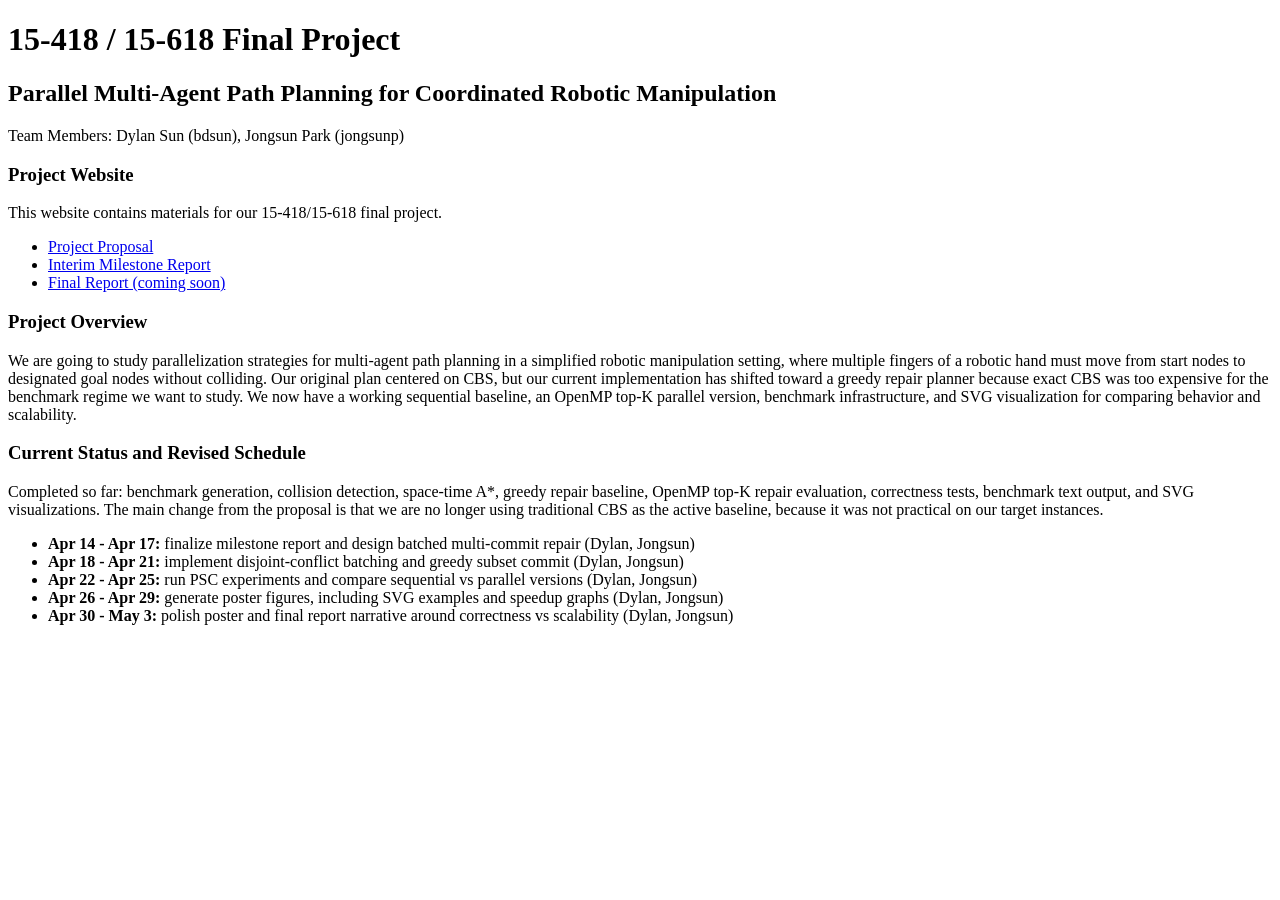
==== commit 14759ed1: "Update index.html" ====
--- a/index.html
+++ b/index.html
@@ -3,480 +3,61 @@
 <head>
   <meta charset="UTF-8" />
   <meta name="viewport" content="width=device-width, initial-scale=1.0" />
-  <title>15-418 Final Project | Parallel Multi-Agent Path Finding</title>
-  <style>
-    :root {
-      --bg: #f6f7fb;
-      --paper: #ffffff;
-      --ink: #202633;
-      --muted: #5c667a;
-      --line: #d9deea;
-      --accent: #1f5fbf;
-      --accent-soft: #eaf1ff;
-      --code: #f1f3f8;
-    }
-    * { box-sizing: border-box; }
-    body {
-      margin: 0;
-      background: var(--bg);
-      color: var(--ink);
-      font-family: -apple-system, BlinkMacSystemFont, "Segoe UI", Roboto, Helvetica, Arial, sans-serif;
-      line-height: 1.6;
-    }
-    .hero {
-      background: linear-gradient(135deg, #16213e, #1f5fbf);
-      color: white;
-      padding: 56px 24px;
-    }
-    .container {
-      max-width: 980px;
-      margin: 0 auto;
-    }
-    .hero h1, .hero h2 { margin: 0; }
-    .hero h1 { font-size: 2.4rem; letter-spacing: -0.03em; }
-    .hero h2 { margin-top: 10px; font-weight: 500; color: #e6edff; }
-    .subtitle { margin-top: 18px; color: #d7e2ff; font-size: 1.05rem; }
-    main {
-      background: var(--paper);
-      margin-top: -28px !important;
-      padding: 36px 44px 64px;
-      border-radius: 18px;
-      box-shadow: 0 18px 45px rgba(24, 35, 66, 0.12);
-    }
-    nav.toc {
-      background: var(--accent-soft);
-      border: 1px solid #cfe0ff;
-      border-radius: 12px;
-      padding: 18px 22px;
-      margin-bottom: 34px;
-    }
-    nav.toc h3 { margin-top: 0; }
-    nav.toc ul { columns: 2; margin-bottom: 0; }
-    h2 {
-      margin-top: 44px;
-      padding-bottom: 8px;
-      border-bottom: 2px solid var(--line);
-      color: #17213a;
-    }
-    h3 { margin-top: 30px; color: #24314f; }
-    a { color: var(--accent); }
-    .abstract, .callout {
-      background: var(--accent-soft);
-      border-left: 5px solid var(--accent);
-      padding: 16px 20px;
-      border-radius: 8px;
-    }
-    table {
-      width: 100%;
-      border-collapse: collapse;
-      margin: 18px 0 28px;
-      font-size: 0.95rem;
-    }
-    th, td {
-      border: 1px solid var(--line);
-      padding: 9px 10px;
-      text-align: left;
-      vertical-align: top;
-    }
-    th { background: #eef2f8; }
-    td.num, th.num { text-align: right; font-variant-numeric: tabular-nums; }
-    pre, code {
-      background: var(--code);
-      border-radius: 6px;
-      font-family: ui-monospace, SFMono-Regular, Menlo, Monaco, Consolas, "Liberation Mono", monospace;
-    }
-    code { padding: 2px 5px; }
-    pre { padding: 14px 16px; overflow-x: auto; border: 1px solid var(--line); }
-    .note { color: var(--muted); font-size: 0.95rem; }
-    .refs li { margin-bottom: 8px; }
-    @media print {
-      body { background: white; }
-      .hero { padding: 28px 0; background: white; color: black; }
-      .hero h2, .subtitle { color: black; }
-      main { box-shadow: none; margin-top: 0 !important; padding: 0; border-radius: 0; }
-      a { color: black; text-decoration: none; }
-      h2 { break-after: avoid; }
-      table, pre { break-inside: avoid; }
-    }
-  </style>
+  <title>15-418 Final Project | Parallel Multi-Agent Path Planning</title>
+  <link rel="stylesheet" href="style.css" />
 </head>
 <body>
   <header class="hero">
     <div class="container">
       <h1>15-418 / 15-618 Final Project</h1>
-      <h2>Parallel Multi-Agent Path Finding Through Greedy Repair, Speculative Search, and Bitset Wavefront Planning</h2>
-      <p class="subtitle">Team Members: Dylan Sun (bdsun), Jongsun Park (jongsunp)</p>
+      <h2>Parallel Multi-Agent Path Planning for Coordinated Robotic Manipulation</h2>
+      <p class="subtitle">
+        Team Members: Dylan Sun (bdsun), Jongsun Park (jongsunp)
+      </p>
     </div>
   </header>
 
   <main class="container">
-    <nav class="toc">
-      <h3>Project Materials</h3>
+    <section>
+      <h3>Project Website</h3>
+      <p>
+        This website contains materials for our 15-418/15-618 final project.
+      </p>
       <ul>
         <li><a href="multi_agent_path_planning_proposal.html">Project Proposal</a></li>
         <li><a href="milestone_report.html">Interim Milestone Report</a></li>
-        <li><a href="#summary">Final Report</a></li>
+        <li><a href="#">Final Report (coming soon)</a></li>
       </ul>
-    </nav>
+    </section>
 
-    <section id="summary">
-      <h2>Summary</h2>
-      <p class="abstract">
-        We implemented and evaluated several parallel approaches for solving dense multi-agent path finding (MAPF) instances.
-        Our target workload was <code>small_32</code>, a 10-by-30 grid with 32 robots. This case was small enough to run repeatedly,
-        but dense enough to create many robot conflicts, making it useful for studying collision resolution and repair parallelism.
-        Our implementation evolved through three major versions: a greedy repair solver with batched disjoint conflict repair, a
-        parallel speculative beam-search-style repair solver, and a bitset wavefront low-level planner integrated into the MAPF repair loop.
-        The best multicore scaling came from the greedy-batch version, which improved from 156.3 seconds at 1 thread to 33.3 seconds
-        at 16 threads, but then plateaued. The best solution quality came from the parallel speculative beam-8 planner, which reduced
-        total cost from 1109 to 1019 and makespan from 39 to 36. The best single-thread runtime came from the bitset wavefront MAPF planner,
-        which solved <code>small_32</code> in 15.5 seconds. Overall, our project shows that MAPF repair exposes some parallelism, but the
-        amount of useful work per repair round is limited by conflict structure, synchronization overhead, and the granularity of low-level search.
-      </p>
+    <section>
+      <h3>Project Overview</h3>
       <p>
-        The project was evaluated on PSC Bridges-2 nodes, including <code>r009.ib.bridges2.psc.edu</code> and <code>br014.ib.bridges2.psc.edu</code>.
+        We are going to study parallelization strategies for multi-agent path planning in a 
+        simplified robotic manipulation setting, where multiple fingers of a robotic hand must 
+        move from start nodes to designated goal nodes without colliding. Our original plan centered on
+        CBS, but our current implementation has shifted toward a greedy repair planner because exact CBS
+        was too expensive for the benchmark regime we want to study. We now have a working sequential
+        baseline, an OpenMP top-K parallel version, benchmark infrastructure, and SVG visualization for
+        comparing behavior and scalability.
       </p>
     </section>
 
-    <section id="background">
-      <h2>Background</h2>
+    <section>
+      <h3>Current Status and Revised Schedule</h3>
       <p>
-        Multi-agent path finding is the problem of routing multiple agents from start locations to goal locations while avoiding collisions.
-        In our project, the agents are robots moving on a grid. The input is a grid map and a set of robot start and goal positions. The output
-        is a path for each robot such that no two robots occupy the same cell at the same timestep and no two robots traverse the same edge in
-        opposite directions at the same timestep.
-      </p>
-      <table>
-        <thead><tr><th>Data structure</th><th>Role</th></tr></thead>
-        <tbody>
-          <tr><td>Grid</td><td>Represents free and blocked cells.</td></tr>
-          <tr><td>Robot path</td><td>Sequence of positions over time for one robot.</td></tr>
-          <tr><td>Collision list</td><td>Current vertex and edge conflicts between robot paths.</td></tr>
-          <tr><td>Constraint set</td><td>Restrictions added during repair to prevent repeated collisions.</td></tr>
-          <tr><td>Low-level planner state</td><td>Search state for replanning one robot under constraints.</td></tr>
-        </tbody>
-      </table>
-      <p>
-        There are two main types of collisions. A vertex collision occurs when two robots occupy the same cell at the same timestep.
-        An edge collision occurs when two robots swap positions across the same edge at the same timestep. The solver repeatedly detects
-        these collisions and repairs one or more robot paths until the full set of paths is collision-free.
-      </p>
-      <p>
-        The expensive part of the computation is the repeated repair process. Each repair round requires collision detection, choosing conflicts
-        to repair, generating constraints, replanning one or more robots, scoring candidate repairs, and merging accepted path changes back into
-        the global solution. The low-level replanning step is especially expensive because it may call A* or another shortest-path routine many
-        thousands of times. In the greedy-batch baseline for <code>small_32</code>, the solver made 58,760 A* calls and expanded 158,852,792 states.
-      </p>
-    </section>
-
-    <section id="approach">
-      <h2>Approach</h2>
-      <h3>Initial CBS-style direction</h3>
-      <p>
-        Our early implementation used standard MAPF components: collision detection, A* as the low-level single-agent planner, and CBS-style
-        conflict handling. CBS, or Conflict-Based Search, maintains a high-level constraint tree. When a collision is found, CBS branches by
-        adding a constraint to one robot in one branch and to the other robot in another branch. This approach is exact, but the branching factor
-        becomes expensive when many robots interact.
-      </p>
-      <p>
-        The early Git history records this stage as an implementation with A* and CBS that only worked on very small cases:
-      </p>
-      <pre><code>6ac564b Added A* and CBS with benchmark testcases, only works for few_8</code></pre>
-      <p>
-        The main lesson from this stage was that exact CBS was not practical for our target benchmark regime. It worked on very small cases, but
-        the number of high-level branches became too large as the number of robots increased. This motivated moving to a greedy repair approach:
-        keep MAPF collision detection and repair semantics, but avoid maintaining the full CBS constraint tree.
-      </p>
-
-      <h3>Stage 1: Greedy repair with batched disjoint conflict repair</h3>
-      <p>
-        The first practical solver was a greedy repair algorithm. The solver begins by planning an initial path for every robot. It then repeatedly
-        detects collisions and repairs selected conflicts by adding constraints and replanning.
-      </p>
-      <p>
-        The key idea was to select multiple robot-disjoint conflicts in each iteration. If two conflicts involve disjoint sets of robots, then repair
-        candidates for those conflicts can be evaluated independently. This gives a natural OpenMP parallel loop over repair candidates.
-      </p>
-      <ol>
-        <li>Detect all current vertex and edge collisions.</li>
-        <li>Sort collisions by earliest timestep.</li>
-        <li>Select up to <code>top_k_conflicts</code> conflicts, requiring selected conflicts to be robot-disjoint.</li>
-        <li>For each selected conflict, generate two possible repair constraints, one for each robot in the conflict.</li>
-        <li>Replan the constrained robot with A*.</li>
-        <li>Score each candidate by remaining collision count and total path cost.</li>
-        <li>Keep the best candidate for each conflict.</li>
-        <li>Merge compatible repaired paths into the current solution.</li>
-        <li>Repeat until no collisions remain.</li>
-      </ol>
-      <p>
-        This maps to the machine by assigning independent repair candidates to OpenMP worker threads. Each worker evaluates a candidate repair by
-        running low-level A* and computing the resulting collision/cost score. The global solution is only updated after candidate evaluation, so the
-        parallel work is mostly in candidate generation and replanning.
-      </p>
-      <p>
-        The main advantage of this design is that it exposes parallel work without abandoning the central MAPF collision-resolution problem. The main
-        disadvantage is that the amount of parallelism is bounded by the number of disjoint conflicts. With 32 robots, there can be at most 16 robot-disjoint
-        pairwise conflicts in one repair round, and each conflict gives at most two direct repair candidates. Therefore, this design cannot naturally keep
-        64 or 128 threads busy on <code>small_32</code>.
-      </p>
-
-      <h3>Stage 2: Parallel speculative repair with beam merge</h3>
-      <p>
-        The greedy-batch solver improved runtime, but it still made many stagnant repairs and required thousands of repair iterations. On <code>small_32</code>,
-        the greedy-batch solver needed 4,914 repair iterations, considered 29,364 conflicts, generated 58,728 candidate repairs, and made 58,760 A* calls.
-      </p>
-      <p>
-        The next approach was a parallel speculative planner. Instead of only committing the locally best repair from a small set of disjoint conflicts,
-        this solver considered a larger conflict pool and kept a beam of promising candidates. The main benchmark used a conflict pool of 128 and beam width 8.
+        Completed so far: benchmark generation, collision detection, space-time A*, greedy repair
+        baseline, OpenMP top-K repair evaluation, correctness tests, benchmark text output, and SVG
+        visualizations. The main change from the proposal is that we are no longer using traditional
+        CBS as the active baseline, because it was not practical on our target instances.
       </p>
       <ul>
-        <li>Consider a larger pool of conflicts.</li>
-        <li>Evaluate speculative repair candidates in parallel.</li>
-        <li>Keep multiple promising candidates rather than only one greedy choice.</li>
-        <li>Merge candidate repairs while avoiding duplicate constraints and avoiding candidates that modify already-changed robots.</li>
+        <li><strong>Apr 14 - Apr 17:</strong> finalize milestone report and design batched multi-commit repair (Dylan, Jongsun)</li>
+        <li><strong>Apr 18 - Apr 21:</strong> implement disjoint-conflict batching and greedy subset commit (Dylan, Jongsun)</li>
+        <li><strong>Apr 22 - Apr 25:</strong> run PSC experiments and compare sequential vs parallel versions (Dylan, Jongsun)</li>
+        <li><strong>Apr 26 - Apr 29:</strong> generate poster figures, including SVG examples and speedup graphs (Dylan, Jongsun)</li>
+        <li><strong>Apr 30 - May 3:</strong> polish poster and final report narrative around correctness vs scalability (Dylan, Jongsun)</li>
       </ul>
-      <p>
-        The goal was to improve the search trajectory. If the solver makes better repair choices, it may need fewer high-level iterations, fewer low-level searches,
-        and fewer total state expansions. This worked algorithmically: the speculative planner reduced repair iterations from 4,914 to 1,628 and low-level searches
-        from 58,760 to 21,124 on <code>small_32</code>. It also improved solution quality, lowering total cost from 1109 to 1019 and makespan from 39 to 36.
-      </p>
-
-      <h3>Stage 3: Bitset wavefront low-level planning</h3>
-      <p>
-        Profiling showed that useful application work was still dominated by low-level A* search and its supporting data structures. To address this, we implemented
-        a bitset wavefront low-level planner. Instead of representing the frontier with irregular A* priority queues and hash tables, the bitset planner represents
-        reachable cells at each timestep as dense bitsets.
-      </p>
-      <table>
-        <thead><tr><th>Idea</th><th>Purpose</th></tr></thead>
-        <tbody>
-          <tr><td>Pack grid cells into <code>uint64_t</code> words</td><td>Exploit 64-way bit-level parallelism inside one machine word.</td></tr>
-          <tr><td>Use shift/AND/OR operations</td><td>Propagate frontier states efficiently.</td></tr>
-          <tr><td>Pre-index constraints into masks</td><td>Apply vertex and edge constraints with bit operations.</td></tr>
-          <tr><td>Store compact parent moves</td><td>Reconstruct a valid path after reaching the goal.</td></tr>
-          <tr><td>Use dense arrays</td><td>Improve locality compared with hash-table-heavy A*.</td></tr>
-        </tbody>
-      </table>
-      <p>
-        This changes the low-level planner from irregular graph search into a more regular wavefront computation. In parallel systems terms, this improves spatial locality,
-        reduces allocation traffic, and exposes data-parallel work over rows or bit chunks. This was the most successful constant-factor optimization. On <code>small_32</code>,
-        the bitset MAPF planner solved the instance in 15.5 seconds on one thread, compared with 156.3 seconds for greedy-batch and 38.4 seconds for parallel beam-8.
-      </p>
-
-      <h3>Abandoned suffix A* optimization</h3>
-      <p>
-        We also tried a suffix A* optimization. The idea was that if a conflict occurs at time <code>t</code>, the solver could keep the robot’s prefix path before <code>t</code>
-        and only replan the suffix from around the conflict to the goal. In practice, this did not remain in the final implementation. A conservative version compared suffix
-        A* against a full replan and kept the better candidate, but that often required running both searches, increasing total work. A suffix-first version with fallback-on-failure
-        avoided always running both searches, but it accepted locally valid suffix repairs that were poor choices for the global greedy repair loop. Because this experiment was
-        reverted and no durable <code>small_32</code> benchmark file remains in the current repo, we treat it as an attempted optimization rather than a main measured result.
-      </p>
-    </section>
-
-    <section id="experimental-setup">
-      <h2>Experimental Setup</h2>
-      <p>The primary benchmark in this report is <code>small_32</code>:</p>
-      <pre><code>Grid: 10 x 30
-Robots: 32</code></pre>
-      <p>
-        This workload was chosen because it is small enough to run repeatedly, but dense enough to create many conflicts. We measured wall-clock runtime, total solution cost,
-        makespan, repair iterations, conflicts considered, candidate repairs, low-level searches or A* calls, successful repairs, stagnant repairs, states expanded, and states generated.
-      </p>
-      <p>
-        The greedy-batch scaling run used thread counts <code>1, 2, 4, 8, 16, 32, 64, 128</code> on <code>r009.ib.bridges2.psc.edu</code> with <code>cpus_per_task=128</code>.
-        The parallel beam-8 and bitset-wavefront runs ran on <code>br014.ib.bridges2.psc.edu</code>. The beam-8 run used thread counts 1 through 128, while the bitset run used
-        thread counts 1, 2, 4, and 8.
-      </p>
-      <p>We also profiled the parallel beam-8 planner at 16 threads using <code>perf record</code>, <code>perf stat -d</code>, and <code>perf report</code>:</p>
-      <pre><code>./benchmark_runner small_32 --planner parallel --beam-width 8 -N 16</code></pre>
-    </section>
-
-    <section id="results">
-      <h2>Results</h2>
-      <h3>Greedy-batch scaling</h3>
-      <p>
-        The greedy-batch solver showed useful speedup up to 16 threads. Runtime improved from 156,346.908 ms at 1 thread to 33,336.595 ms at 16 threads,
-        approximately a 4.69x speedup.
-      </p>
-      <table>
-        <thead><tr><th class="num">Threads</th><th class="num">Runtime ms</th><th class="num">Speedup vs 1 thread</th></tr></thead>
-        <tbody>
-          <tr><td class="num">1</td><td class="num">156346.908</td><td class="num">1.00x</td></tr>
-          <tr><td class="num">2</td><td class="num">88871.642</td><td class="num">1.76x</td></tr>
-          <tr><td class="num">4</td><td class="num">53814.295</td><td class="num">2.91x</td></tr>
-          <tr><td class="num">8</td><td class="num">38351.059</td><td class="num">4.08x</td></tr>
-          <tr><td class="num">16</td><td class="num">33336.595</td><td class="num">4.69x</td></tr>
-          <tr><td class="num">32</td><td class="num">33572.528</td><td class="num">4.66x</td></tr>
-          <tr><td class="num">64</td><td class="num">33994.611</td><td class="num">4.60x</td></tr>
-          <tr><td class="num">128</td><td class="num">34578.693</td><td class="num">4.52x</td></tr>
-        </tbody>
-      </table>
-      <p>
-        The solution quality and search statistics were identical across all thread counts. Every run produced total cost 1109, makespan 39, 4,914 repair iterations,
-        58,760 A* calls, 158,852,792 states expanded, and 248,070,127 states generated. This means the thread count did not change the algorithmic trajectory. The same
-        repair decisions and same amount of search work occurred in every run. The only difference was how that fixed work was scheduled across threads.
-      </p>
-
-      <h3>Parallel speculative beam-8 results</h3>
-      <p>
-        The parallel speculative beam-8 planner was algorithmically better than greedy-batch, but worse as a multicore scaling strategy.
-      </p>
-      <table>
-        <thead><tr><th>Planner</th><th class="num">Runtime ms</th><th class="num">Cost</th><th class="num">Makespan</th><th class="num">Repair iterations</th><th class="num">Low-level searches</th></tr></thead>
-        <tbody>
-          <tr><td>Greedy-batch, N=1</td><td class="num">156346.908</td><td class="num">1109</td><td class="num">39</td><td class="num">4914</td><td class="num">58760</td></tr>
-          <tr><td>Beam-8, N=1</td><td class="num">38441.430</td><td class="num">1019</td><td class="num">36</td><td class="num">1628</td><td class="num">21124</td></tr>
-        </tbody>
-      </table>
-      <p>
-        The beam planner reduced repair iterations by about 66.9% and low-level searches by about 64.0%. It also reduced state expansions from 158,852,792 to 30,946,123.
-      </p>
-      <table>
-        <thead><tr><th class="num">Threads</th><th class="num">Runtime ms</th></tr></thead>
-        <tbody>
-          <tr><td class="num">1</td><td class="num">38441.430</td></tr>
-          <tr><td class="num">2</td><td class="num">48049.935</td></tr>
-          <tr><td class="num">4</td><td class="num">57529.901</td></tr>
-          <tr><td class="num">8</td><td class="num">81349.595</td></tr>
-          <tr><td class="num">16</td><td class="num">81924.746</td></tr>
-          <tr><td class="num">32</td><td class="num">84204.047</td></tr>
-          <tr><td class="num">64</td><td class="num">81427.964</td></tr>
-          <tr><td class="num">128</td><td class="num">80488.026</td></tr>
-        </tbody>
-      </table>
-      <p>
-        This result shows a distinction between algorithmic improvement and parallel speedup. Beam-8 made better repair choices and greatly reduced total search work.
-        But its OpenMP implementation did not keep more cores busy.
-      </p>
-
-      <h3>Beam-8 profiling</h3>
-      <table>
-        <thead><tr><th>Metric</th><th class="num">Value</th></tr></thead>
-        <tbody>
-          <tr><td>Runtime under profiling</td><td class="num">90.461 s</td></tr>
-          <tr><td>CPUs utilized</td><td class="num">0.935</td></tr>
-          <tr><td>IPC</td><td class="num">0.79</td></tr>
-          <tr><td>Backend stalled cycles</td><td class="num">63.71%</td></tr>
-          <tr><td>Frontend stalled cycles</td><td class="num">0.93%</td></tr>
-          <tr><td>Page faults</td><td class="num">155,158</td></tr>
-        </tbody>
-      </table>
-      <table>
-        <thead><tr><th>Hotspot</th><th class="num">Sample overhead</th></tr></thead>
-        <tbody>
-          <tr><td><code>libgomp</code> address 1</td><td class="num">27.14%</td></tr>
-          <tr><td><code>libgomp</code> address 2</td><td class="num">24.38%</td></tr>
-          <tr><td><code>AStarPlanner::findPath</code></td><td class="num">9.22%</td></tr>
-          <tr><td>SearchState/SearchCost hash-table lookup</td><td class="num">5.41%</td></tr>
-          <tr><td><code>_int_malloc</code></td><td class="num">2.54%</td></tr>
-          <tr><td>SearchState/SearchCost map <code>operator[]</code></td><td class="num">2.49%</td></tr>
-          <tr><td><code>_int_free</code></td><td class="num">2.23%</td></tr>
-        </tbody>
-      </table>
-      <p>
-        Even though the run requested 16 OpenMP workers, the process averaged less than one CPU utilized. The profile notes that the hot <code>libgomp</code> addresses correspond
-        to a pause/compare spin loop, consistent with barrier or synchronization waiting rather than useful application work. This rules out one simple explanation: the bottleneck
-        was not mainly a single serial merge function or collision detection. The dominant issue was that each repair iteration exposed too little independent work, while OpenMP
-        synchronization and A* internals remained expensive.
-      </p>
-
-      <h3>Bitset wavefront results</h3>
-      <p>The bitset-wavefront MAPF planner produced the best single-thread runtime.</p>
-      <table>
-        <thead><tr><th>Planner</th><th class="num">Threads</th><th class="num">Runtime ms</th><th class="num">Cost</th><th class="num">Makespan</th><th class="num">Repair iterations</th><th class="num">Low-level searches</th></tr></thead>
-        <tbody>
-          <tr><td>Greedy-batch</td><td class="num">1</td><td class="num">156346.908</td><td class="num">1109</td><td class="num">39</td><td class="num">4914</td><td class="num">58760</td></tr>
-          <tr><td>Beam-8</td><td class="num">1</td><td class="num">38441.430</td><td class="num">1019</td><td class="num">36</td><td class="num">1628</td><td class="num">21124</td></tr>
-          <tr><td>Bitset-wavefront MAPF</td><td class="num">1</td><td class="num">15477.742</td><td class="num">1060</td><td class="num">37</td><td class="num">3424</td><td class="num">39024</td></tr>
-        </tbody>
-      </table>
-      <p>
-        The bitset version was about 10.1x faster than greedy-batch at 1 thread and about 2.5x faster than beam-8 at 1 thread. It also improved solution quality relative to
-        greedy-batch, reducing cost from 1109 to 1060 and makespan from 39 to 37. However, it did not beat beam-8 on solution quality: beam-8 achieved cost 1019 and makespan 36.
-      </p>
-      <table>
-        <thead><tr><th class="num">Threads</th><th class="num">Runtime ms</th></tr></thead>
-        <tbody>
-          <tr><td class="num">1</td><td class="num">15477.742</td></tr>
-          <tr><td class="num">2</td><td class="num">19803.680</td></tr>
-          <tr><td class="num">4</td><td class="num">33458.026</td></tr>
-          <tr><td class="num">8</td><td class="num">75979.855</td></tr>
-        </tbody>
-      </table>
-      <p>
-        The likely reason is granularity. A 10-by-30 grid is too small for row-level or chunk-level bitset parallelism to amortize OpenMP overhead. Since each row fits in one 64-bit word,
-        the low-level computation is already compact and efficient on one core. Adding threads introduces scheduling and synchronization costs without providing enough additional useful work.
-      </p>
-    </section>
-
-    <section id="discussion">
-      <h2>Discussion</h2>
-      <p>
-        The main lesson from this project is that parallelizing MAPF is not just a matter of adding OpenMP to the low-level planner or evaluating candidates in parallel. The structure of the
-        MAPF repair loop strongly controls available parallelism.
-      </p>
-      <h3>Why greedy-batch scaled up to 16 threads</h3>
-      <p>
-        Greedy-batch scaled because it exposed independent repair candidates. For each selected robot-disjoint conflict, the solver could evaluate candidate constraints independently. This created
-        useful parallel work and produced a 4.69x speedup at 16 threads. But the scaling plateaued because the number of independent repair tasks per round is naturally limited. With 32 robots, there
-        cannot be hundreds of robot-disjoint conflict repairs in one iteration. Once the thread count exceeds the number of useful repair tasks, the extra threads mostly wait.
-      </p>
-      <h3>Why beam-8 improved quality but not scaling</h3>
-      <p>
-        Beam-8 made better decisions. It reduced the number of high-level repair iterations and low-level searches, which is why the 1-thread beam-8 run was much faster than the 1-thread greedy-batch run.
-        However, better decision quality did not imply better parallel execution. Profiling showed that the 16-thread beam-8 run averaged only 0.935 CPUs utilized and spent more than half of sampled cycles
-        in <code>libgomp</code> synchronization/spin-loop behavior.
-      </p>
-      <h3>Why bitset wavefront was the best single-thread result</h3>
-      <p>
-        The bitset planner attacked a different bottleneck: the cost of low-level A* search. A* uses priority queues, hash tables, dynamic allocation, and irregular memory access. Bitset wavefront planning
-        improved this by replacing irregular search with dense bit operations. This gave a large constant-factor improvement, making the 1-thread bitset solver the fastest measured configuration.
-      </p>
-      <p>
-        But the bitset planner still lived inside the high-level MAPF repair loop. It did not remove the need for thousands of repair iterations and tens of thousands of low-level searches. On <code>small_32</code>,
-        the grid was too small for the bitset kernel itself to expose much thread-level parallelism. Therefore, the bitset implementation improved per-search efficiency but did not create scalable multicore execution.
-      </p>
-      <h3>What limited speedup overall</h3>
-      <ul>
-        <li><strong>Limited repair-level parallelism:</strong> independent repair work is bounded by the number of robot-disjoint conflicts.</li>
-        <li><strong>Fine-grained synchronization:</strong> repeated repair rounds require frequent coordination between candidate evaluation and global merge.</li>
-        <li><strong>Irregular low-level search:</strong> A* spends time in hash tables, allocation, and priority queues.</li>
-        <li><strong>Small grid size for bitset threading:</strong> the 10-by-30 grid does not provide enough row/chunk-level work for many threads.</li>
-        <li><strong>Stagnant repairs:</strong> many accepted repairs do not immediately reduce collision count, showing that local greedy repair can spend work without direct immediate progress.</li>
-      </ul>
-    </section>
-
-    <section id="conclusion">
-      <h2>Conclusion</h2>
-      <p>
-        We implemented and evaluated three increasingly optimized MAPF solvers. The greedy-batch solver showed that repair-candidate parallelism can provide useful speedup, reaching about 4.7x speedup on
-        <code>small_32</code> at 16 threads. The parallel speculative beam-8 solver showed that better repair choices can significantly reduce total search work and improve solution quality, but profiling revealed
-        that it did not expose enough useful parallel work to keep many OpenMP threads busy. The bitset wavefront planner showed that low-level representation changes can produce large constant-factor gains by
-        replacing irregular A* search with dense bit operations, producing the best single-thread runtime.
-      </p>
-      <p>
-        The final result is not perfect multicore scaling. Instead, the project demonstrates a more realistic parallel systems lesson: algorithmic structure determines available parallelism. MAPF collision repair
-        has dependencies that limit coarse-grained parallelism, and small-grid low-level planning does not provide enough fine-grained work to compensate. Our best result was therefore a combination of algorithmic
-        improvement and representation improvement, rather than simply using more threads.
-      </p>
-    </section>
-
-    <section id="references">
-      <h2>References</h2>
-      <ol class="refs">
-        <li>Sharon, G., Stern, R., Felner, A., and Sturtevant, N. R. “Conflict-Based Search for Optimal Multi-Agent Pathfinding.”</li>
-        <li>Hart, P. E., Nilsson, N. J., and Raphael, B. “A Formal Basis for the Heuristic Determination of Minimum Cost Paths.”</li>
-        <li>OpenMP Architecture Review Board. <em>OpenMP Application Programming Interface.</em></li>
-        <li>Linux <code>perf</code> profiling tools.</li>
-        <li>Project benchmark files in <code>benchmark_results/</code>, especially <code>small_32_implementation_timeline_summary.txt</code>, <code>small_32_scaling_40176493.txt</code>, <code>small_32_parallel_beam8_scaling_20260424_084154.txt</code>, <code>small_32_bitset_scaling_20260424_083916.txt</code>, and <code>small_32_parallel_beam8_n16_perf_summary.txt</code>.</li>
-      </ol>
-    </section>
-
-    <section id="work-distribution">
-      <h2>Work Distribution</h2>
-      <p class="note">
-        This public webpage omits detailed private credit allocation. The Gradescope PDF version should include the final work distribution and credit split if required by the course staff.
-      </p>
     </section>
   </main>
 </body>
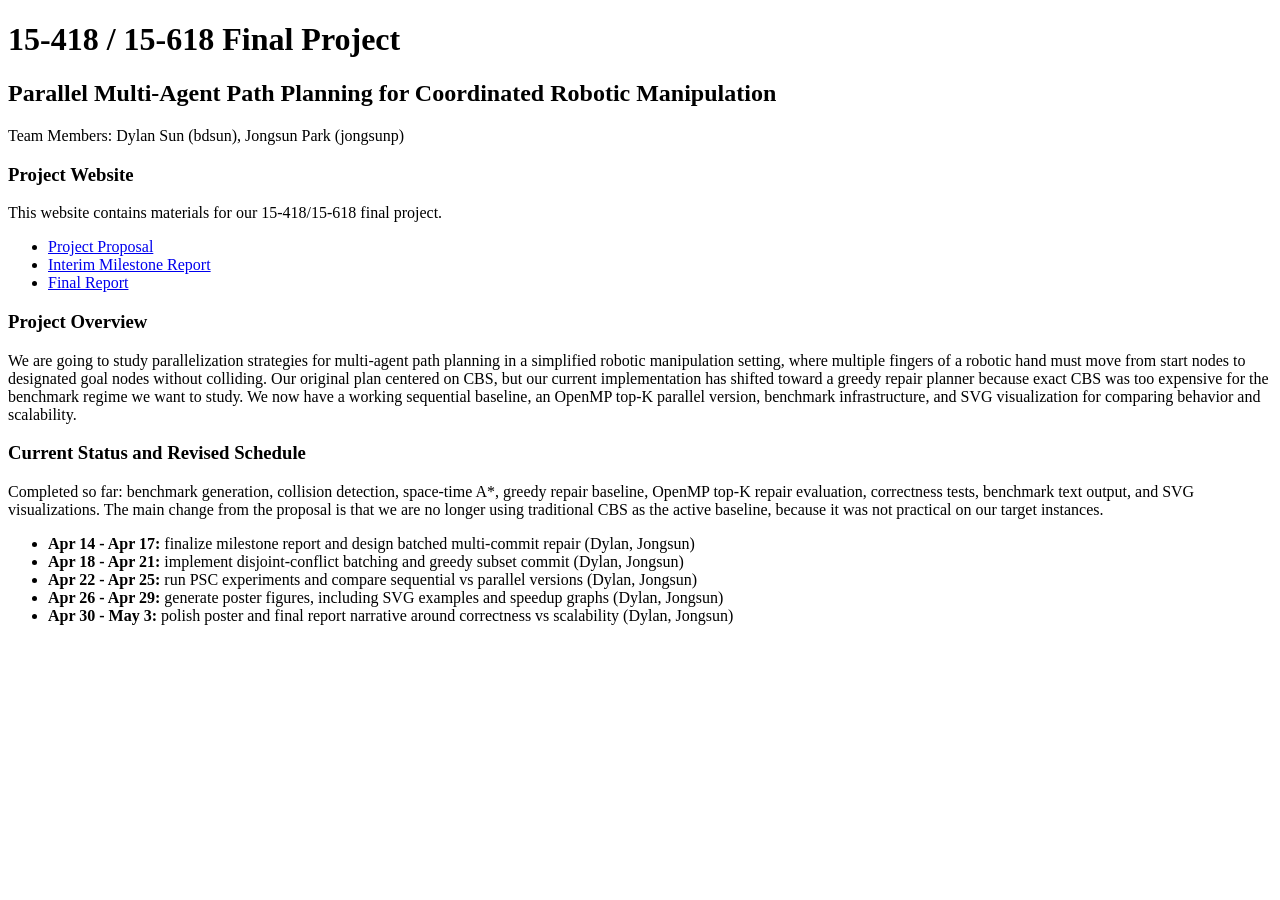
==== commit 6550b84c: "Update Final Report link in index.html" ====
--- a/index.html
+++ b/index.html
@@ -26,7 +26,7 @@
       <ul>
         <li><a href="multi_agent_path_planning_proposal.html">Project Proposal</a></li>
         <li><a href="milestone_report.html">Interim Milestone Report</a></li>
-        <li><a href="#">Final Report (coming soon)</a></li>
+        <li><a href="final_report.html">Final Report</a></li>
       </ul>
     </section>
 
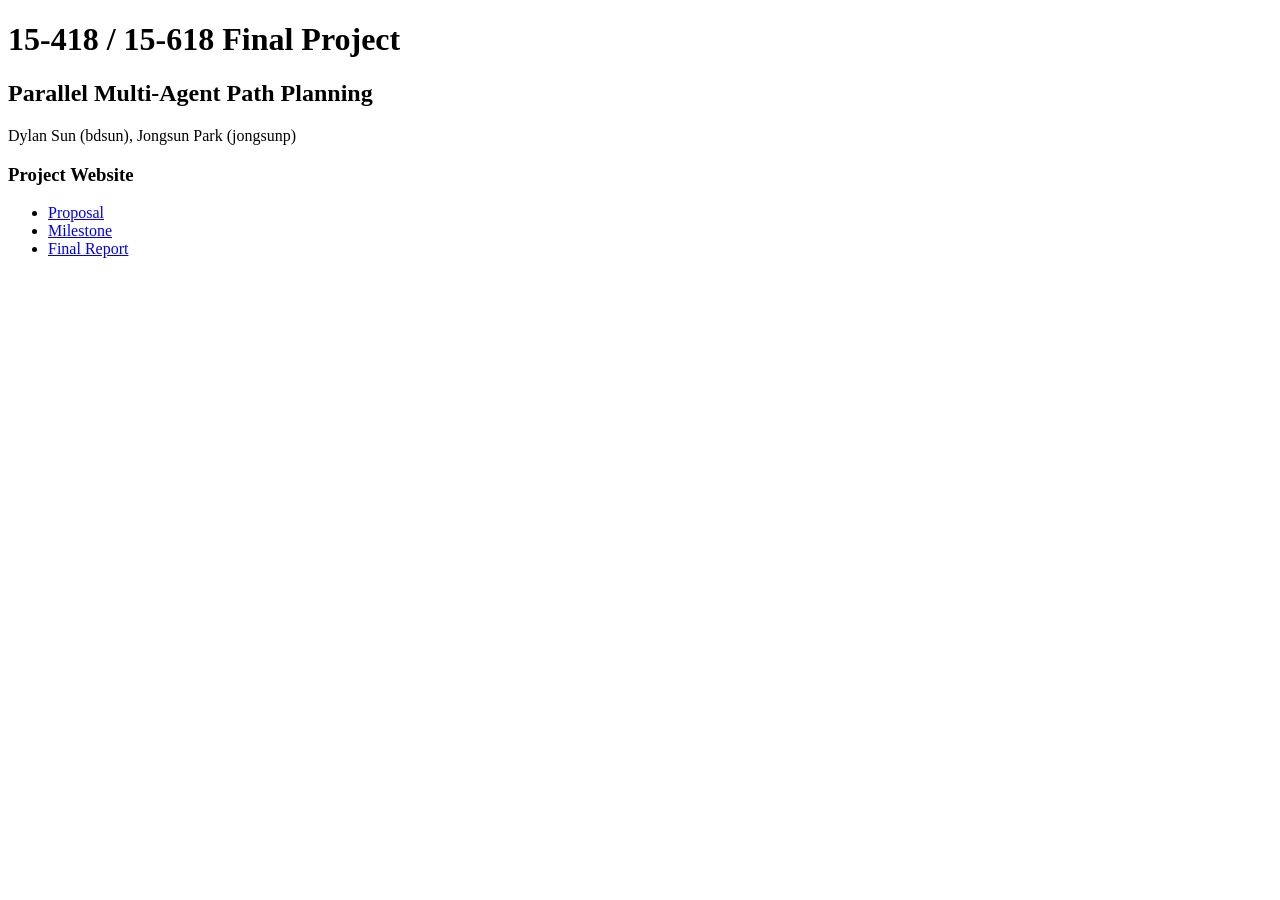
==== commit 65b7230e: "Simplify project description in index.html Removed detailed project overview and current status sect" ====
--- a/index.html
+++ b/index.html
@@ -3,16 +3,16 @@
 <head>
   <meta charset="UTF-8" />
   <meta name="viewport" content="width=device-width, initial-scale=1.0" />
-  <title>15-418 Final Project | Parallel Multi-Agent Path Planning</title>
+  <title>15-418 Final Project</title>
   <link rel="stylesheet" href="style.css" />
 </head>
 <body>
   <header class="hero">
     <div class="container">
       <h1>15-418 / 15-618 Final Project</h1>
-      <h2>Parallel Multi-Agent Path Planning for Coordinated Robotic Manipulation</h2>
+      <h2>Parallel Multi-Agent Path Planning</h2>
       <p class="subtitle">
-        Team Members: Dylan Sun (bdsun), Jongsun Park (jongsunp)
+        Dylan Sun (bdsun), Jongsun Park (jongsunp)
       </p>
     </div>
   </header>
@@ -20,43 +20,10 @@
   <main class="container">
     <section>
       <h3>Project Website</h3>
-      <p>
-        This website contains materials for our 15-418/15-618 final project.
-      </p>
       <ul>
-        <li><a href="multi_agent_path_planning_proposal.html">Project Proposal</a></li>
-        <li><a href="milestone_report.html">Interim Milestone Report</a></li>
+        <li><a href="multi_agent_path_planning_proposal.html">Proposal</a></li>
+        <li><a href="milestone_report.html">Milestone</a></li>
         <li><a href="final_report.html">Final Report</a></li>
-      </ul>
-    </section>
-
-    <section>
-      <h3>Project Overview</h3>
-      <p>
-        We are going to study parallelization strategies for multi-agent path planning in a 
-        simplified robotic manipulation setting, where multiple fingers of a robotic hand must 
-        move from start nodes to designated goal nodes without colliding. Our original plan centered on
-        CBS, but our current implementation has shifted toward a greedy repair planner because exact CBS
-        was too expensive for the benchmark regime we want to study. We now have a working sequential
-        baseline, an OpenMP top-K parallel version, benchmark infrastructure, and SVG visualization for
-        comparing behavior and scalability.
-      </p>
-    </section>
-
-    <section>
-      <h3>Current Status and Revised Schedule</h3>
-      <p>
-        Completed so far: benchmark generation, collision detection, space-time A*, greedy repair
-        baseline, OpenMP top-K repair evaluation, correctness tests, benchmark text output, and SVG
-        visualizations. The main change from the proposal is that we are no longer using traditional
-        CBS as the active baseline, because it was not practical on our target instances.
-      </p>
-      <ul>
-        <li><strong>Apr 14 - Apr 17:</strong> finalize milestone report and design batched multi-commit repair (Dylan, Jongsun)</li>
-        <li><strong>Apr 18 - Apr 21:</strong> implement disjoint-conflict batching and greedy subset commit (Dylan, Jongsun)</li>
-        <li><strong>Apr 22 - Apr 25:</strong> run PSC experiments and compare sequential vs parallel versions (Dylan, Jongsun)</li>
-        <li><strong>Apr 26 - Apr 29:</strong> generate poster figures, including SVG examples and speedup graphs (Dylan, Jongsun)</li>
-        <li><strong>Apr 30 - May 3:</strong> polish poster and final report narrative around correctness vs scalability (Dylan, Jongsun)</li>
       </ul>
     </section>
   </main>
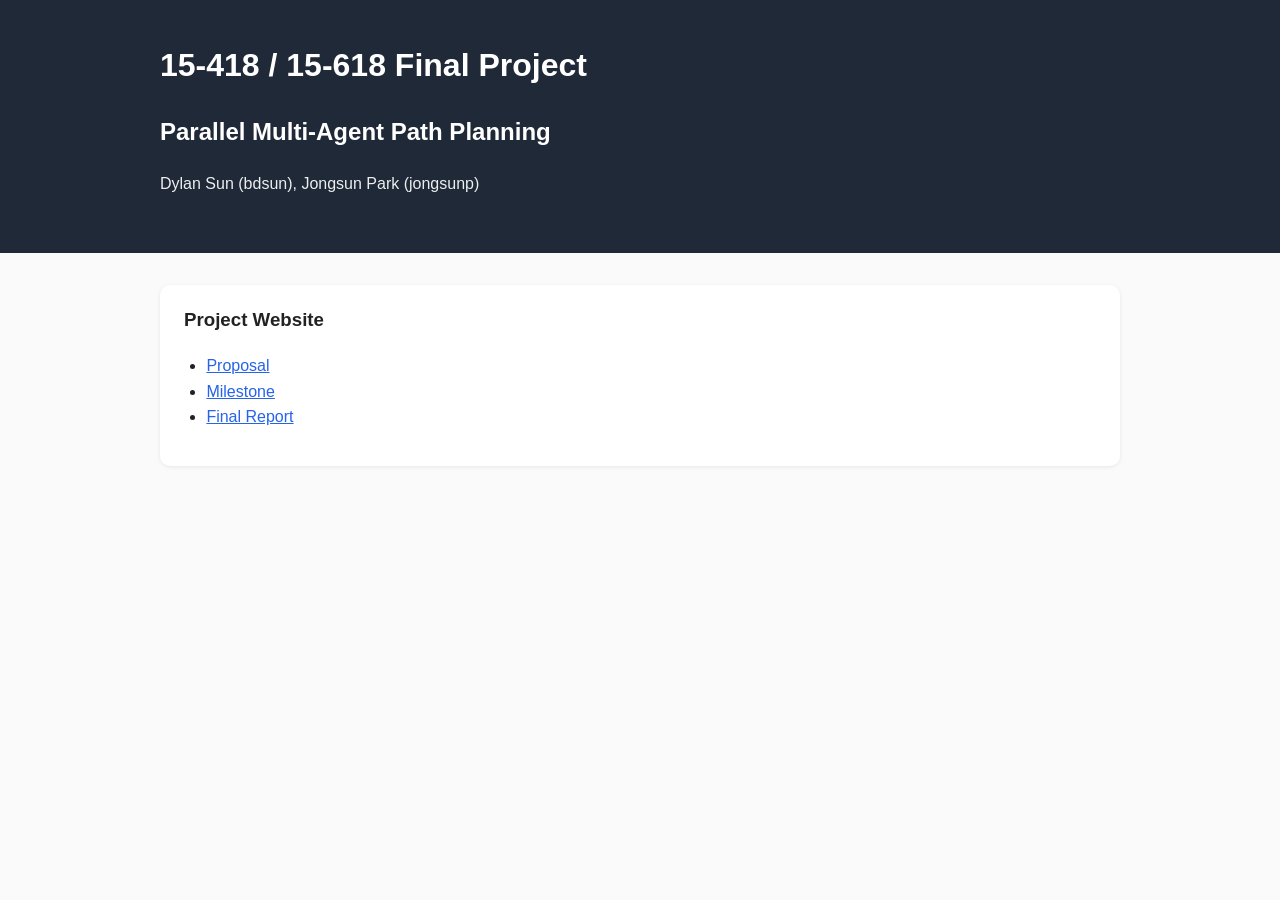
==== commit 228b2946: "Add internal CSS styles to index.html Added internal CSS styles for layout and design." ====
--- a/index.html
+++ b/index.html
@@ -4,7 +4,164 @@
   <meta charset="UTF-8" />
   <meta name="viewport" content="width=device-width, initial-scale=1.0" />
   <title>15-418 Final Project</title>
-  <link rel="stylesheet" href="style.css" />
+  <style>
+  body {
+    font-family: Arial, sans-serif;
+    line-height: 1.6;
+    margin: 0;
+    padding: 0;
+    color: #222;
+    background: #fafafa;
+  }
+
+  .hero {
+    background: #1f2937;
+    color: white;
+    padding: 2.5rem 0;
+    margin-bottom: 2rem;
+  }
+
+  .container {
+    width: min(960px, 92%);
+    margin: 0 auto;
+  }
+
+  h1, h2, h3, h4 {
+    margin-top: 0;
+  }
+
+  section {
+    background: white;
+    padding: 1.25rem 1.5rem;
+    margin-bottom: 1rem;
+    border-radius: 10px;
+    box-shadow: 0 1px 4px rgba(0,0,0,0.08);
+  }
+
+  ul, ol {
+    padding-left: 1.4rem;
+  }
+
+  a {
+    color: #2563eb;
+  }
+
+  .subtitle {
+    opacity: 0.92;
+  }
+
+  pre {
+    background: #f3f4f6;
+    padding: 1rem;
+    border-radius: 8px;
+    overflow-x: auto;
+    border: 1px solid #e5e7eb;
+  }
+
+  code {
+    background: #f3f4f6;
+    padding: 0.1rem 0.3rem;
+    border-radius: 4px;
+  }
+
+  pre code {
+    padding: 0;
+    background: transparent;
+  }
+
+  table {
+    width: 100%;
+    border-collapse: collapse;
+    margin-top: 0.75rem;
+    margin-bottom: 1.25rem;
+    font-size: 0.95rem;
+  }
+
+  th, td {
+    border: 1px solid #d1d5db;
+    padding: 0.6rem 0.7rem;
+    text-align: left;
+    vertical-align: top;
+  }
+
+  th {
+    background: #f3f4f6;
+  }
+
+  td.num, th.num {
+    text-align: right;
+    font-variant-numeric: tabular-nums;
+  }
+
+  .report-nav {
+    background: white;
+    padding: 1.25rem 1.5rem;
+    margin-bottom: 1rem;
+    border-radius: 10px;
+    box-shadow: 0 1px 4px rgba(0,0,0,0.08);
+  }
+
+  .report-nav ul {
+    columns: 2;
+    margin-bottom: 0;
+  }
+
+  .abstract-box {
+    background: #f3f4f6;
+    border-left: 4px solid #1f2937;
+    padding: 1rem 1.25rem;
+    border-radius: 8px;
+  }
+
+  .back-link {
+    margin-bottom: 1rem;
+  }
+
+  .note {
+    color: #666;
+    font-size: 0.95rem;
+  }
+
+  .references li {
+    margin-bottom: 0.5rem;
+  }
+
+  @media print {
+    body {
+      background: white;
+    }
+
+    .hero, .report-nav, .back-link {
+      display: none;
+    }
+
+    .container {
+      width: 100%;
+      max-width: none;
+    }
+
+    section {
+      box-shadow: none;
+      border-radius: 0;
+      padding: 0;
+      margin-bottom: 1.25rem;
+      break-inside: avoid;
+    }
+
+    table, pre {
+      break-inside: avoid;
+    }
+
+    h2, h3 {
+      break-after: avoid;
+    }
+
+    a {
+      color: inherit;
+      text-decoration: none;
+    }
+  }
+</style>
 </head>
 <body>
   <header class="hero">
